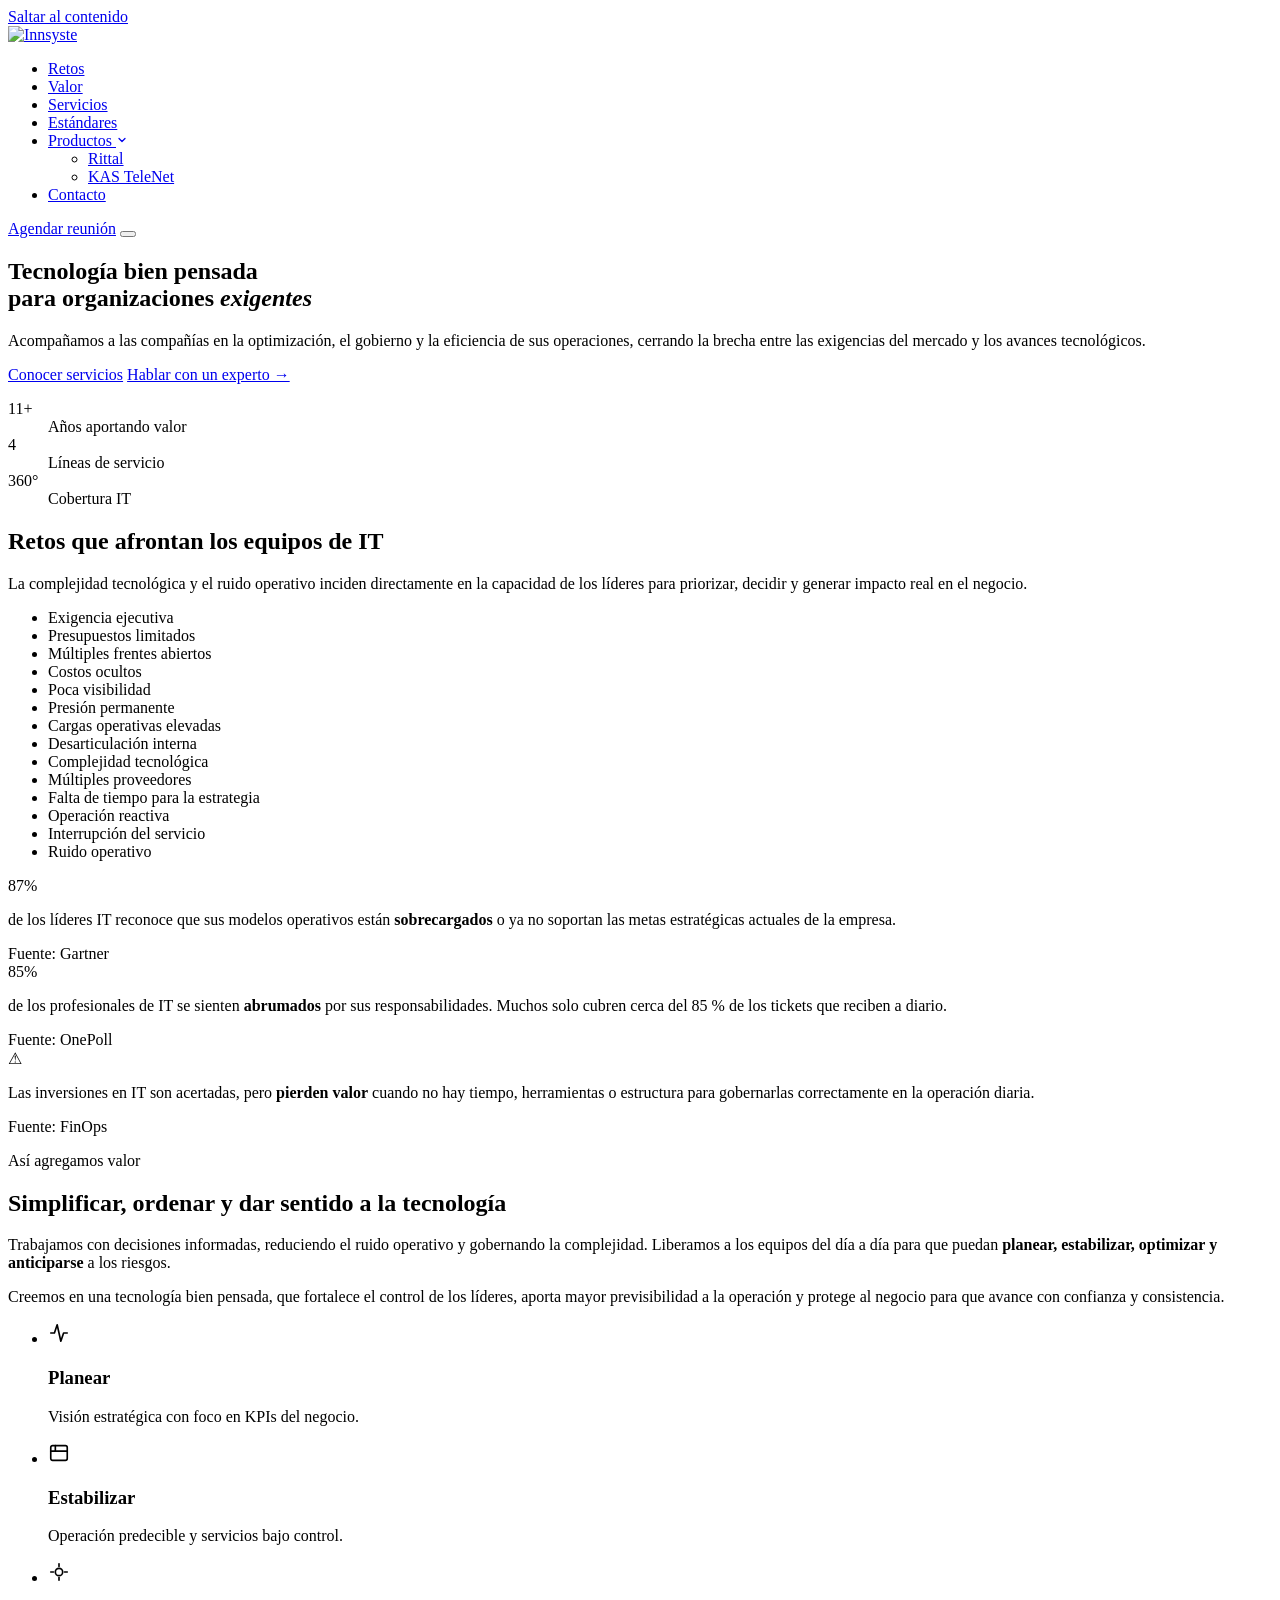
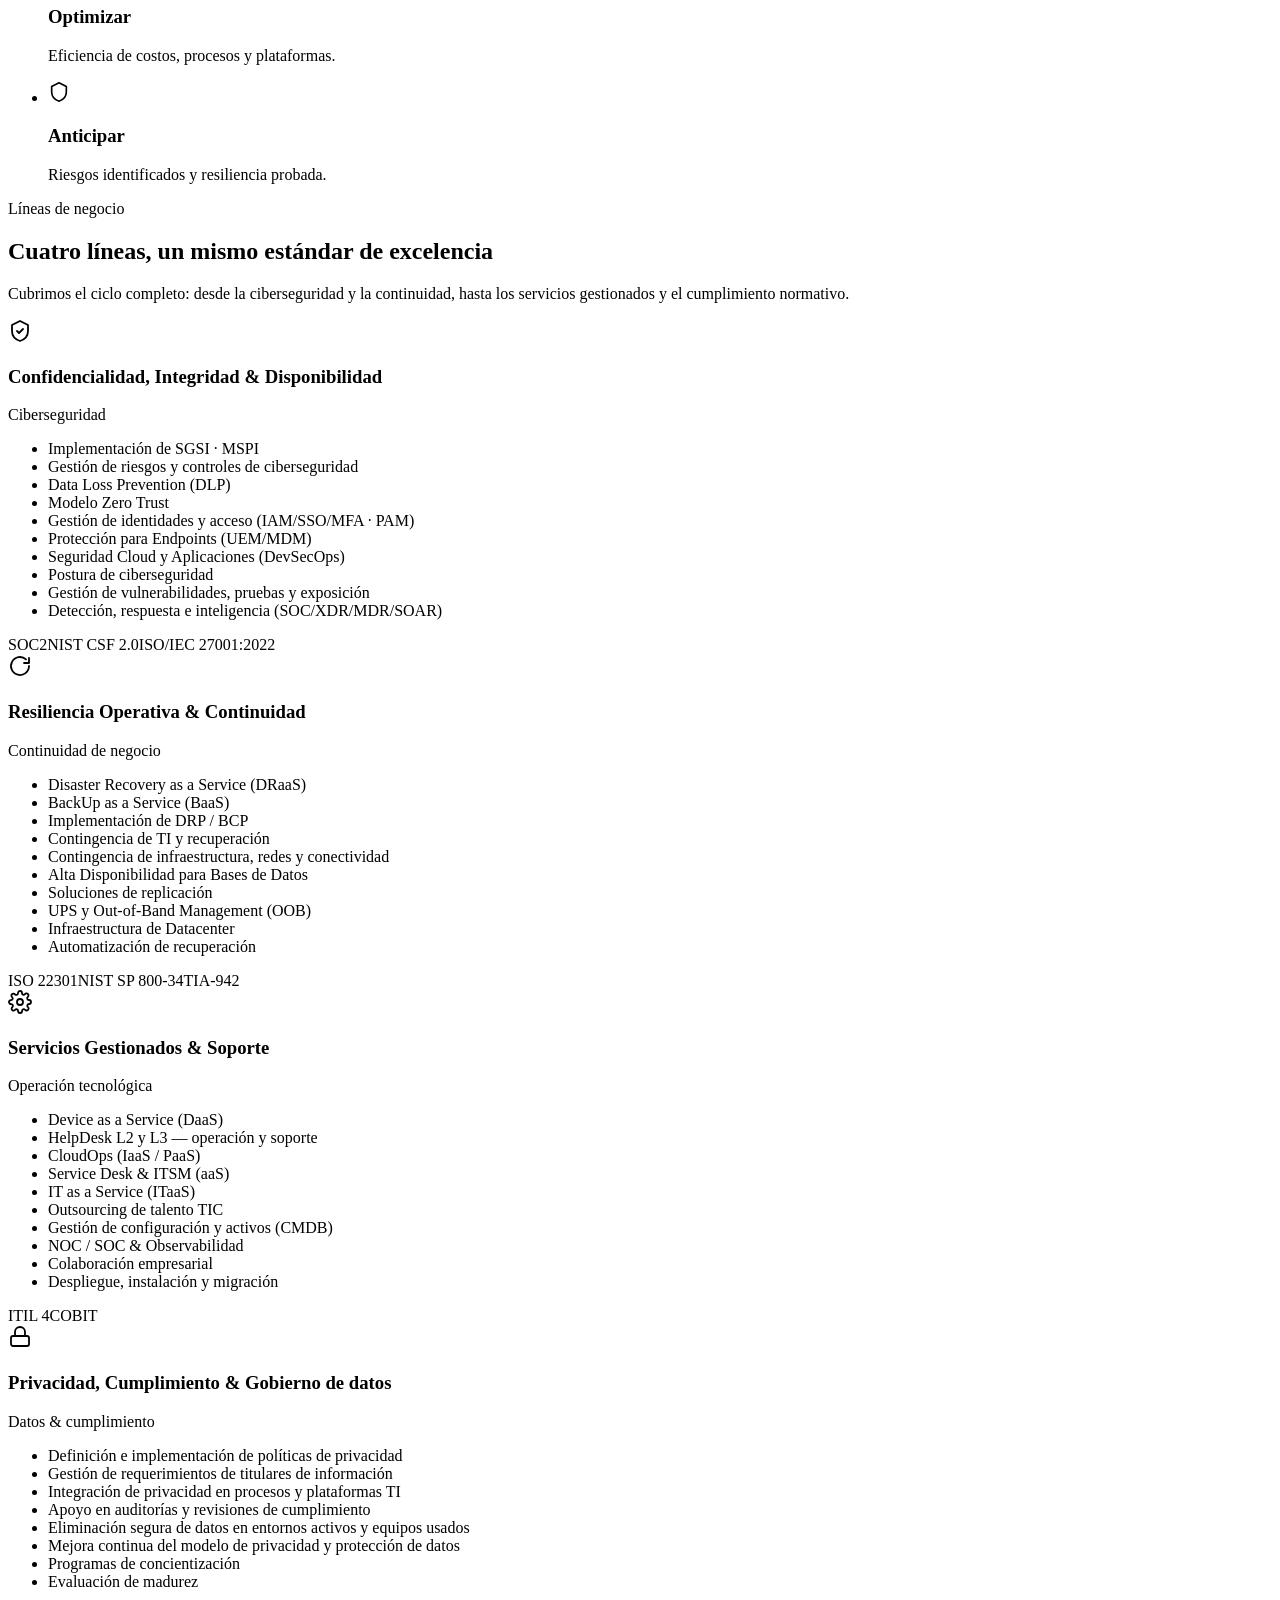
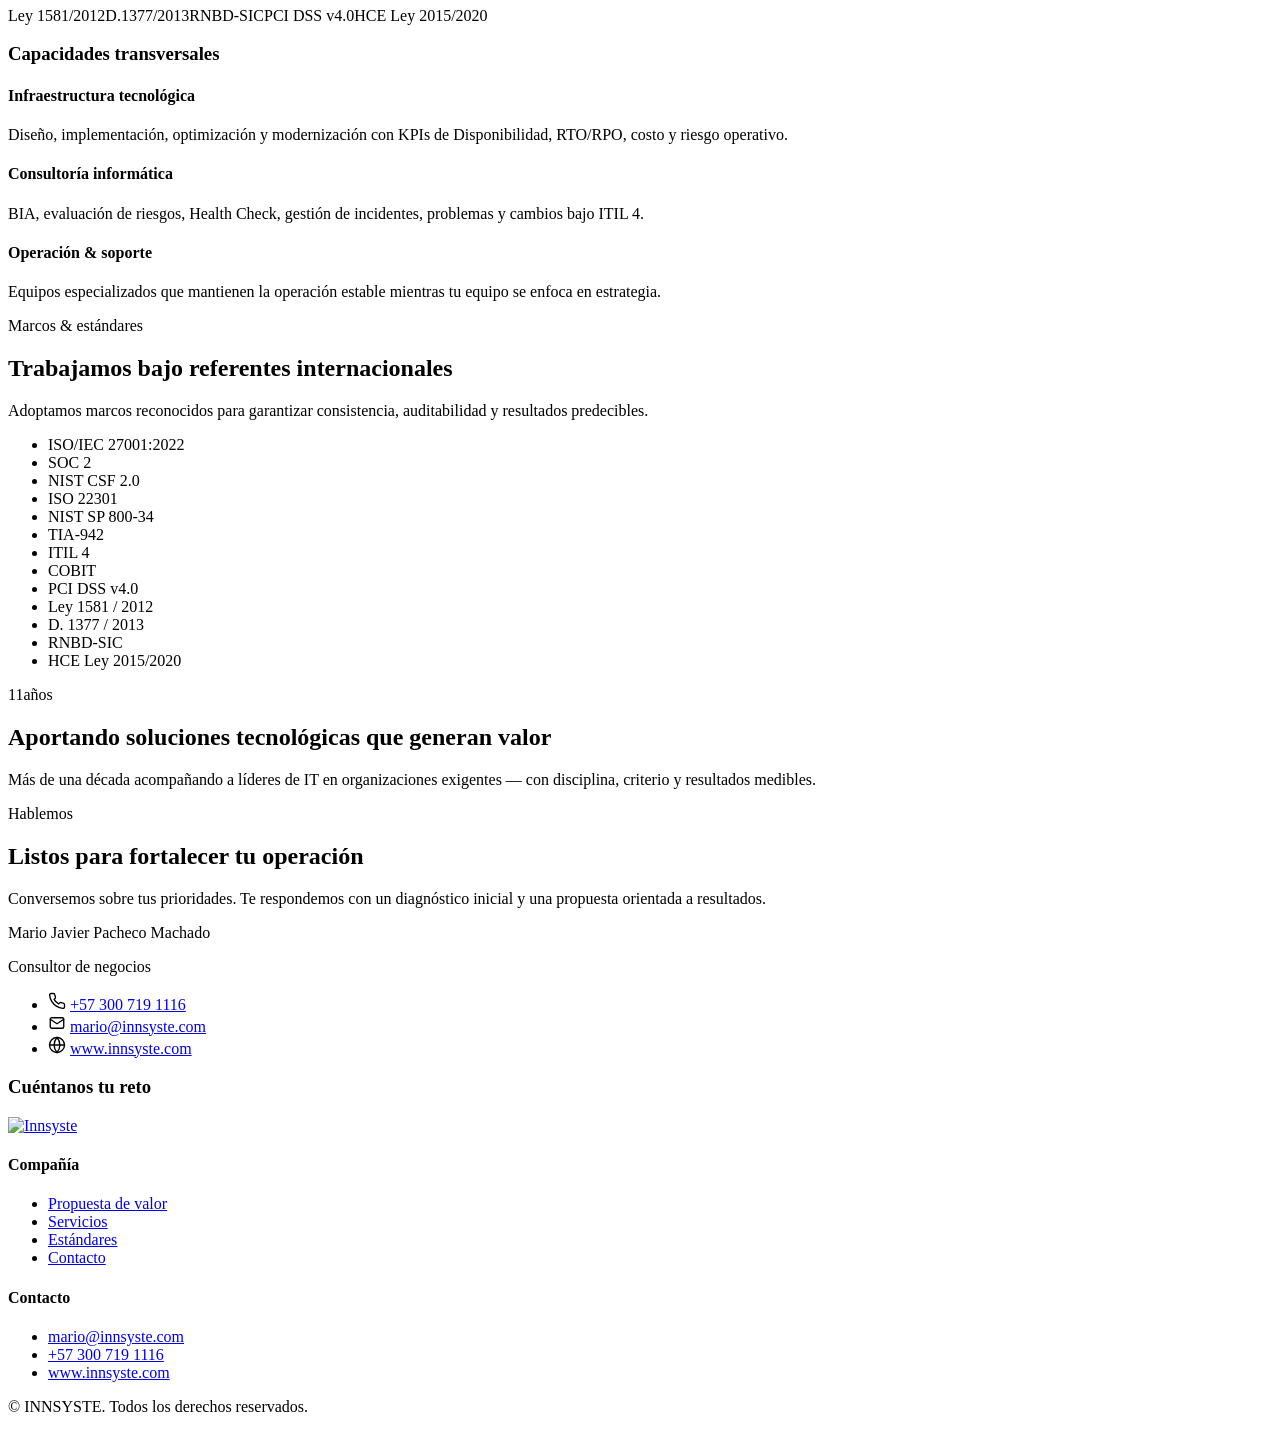
==== index.html @ 4744107b "feat: agregar landing KAS TeleNet y actualizar dropdown Productos (#24) - Agrega kas-telenet.html (G" ====
<!DOCTYPE html>
<html lang="es">
<head>
  <meta charset="UTF-8" />
  <meta name="viewport" content="width=device-width, initial-scale=1.0" />
  <meta name="description" content="INNSYSTE — Tecnología bien pensada para organizaciones exigentes. Soluciones y respaldo para líderes de IT: ciberseguridad, continuidad, servicios gestionados y privacidad." />
  <meta name="theme-color" content="#112e50" />
  <link rel="icon" type="image/png" sizes="32x32" href="assets/favicon.png" />
  <link rel="icon" type="image/svg+xml" href="assets/favicon.svg" />
  <title>INNSYSTE — Tecnología bien pensada para organizaciones exigentes</title>
  <link rel="preconnect" href="https://fonts.googleapis.com" />
  <link rel="preconnect" href="https://fonts.gstatic.com" crossorigin />
  <link href="https://fonts.googleapis.com/css2?family=Montserrat:wght@400;500;600;700;900&display=swap" rel="stylesheet" />
  <link rel="stylesheet" href="styles.css" />
  <script src="https://js.hsforms.net/forms/embed/7694768.js" defer></script>
  <script type="text/javascript">
    (function(c,l,a,r,i,t,y){
      c[a]=c[a]||function(){(c[a].q=c[a].q||[]).push(arguments)};
      t=l.createElement(r);t.async=1;t.src="https://www.clarity.ms/tag/"+i;
      y=l.getElementsByTagName(r)[0];y.parentNode.insertBefore(t,y);
    })(window, document, "clarity", "script", "wooktj3dts");
  </script>
</head>
<body>
  <a href="#main" class="skip-link">Saltar al contenido</a>

  <header class="site-header" id="siteHeader">
    <div class="container nav-wrap">
      <a href="#top" class="brand" aria-label="Innsyste — Inicio">
        <img src="assets/logo.svg" alt="Innsyste" class="brand-logo" width="160" height="40" />
      </a>

      <nav class="nav" aria-label="Principal">
        <ul class="nav-list" id="navList">
          <li><a href="#retos">Retos</a></li>
          <li><a href="#valor">Valor</a></li>
          <li><a href="#servicios">Servicios</a></li>
          <li><a href="#estandares">Estándares</a></li>
          <li class="nav-has-dropdown">
            <a href="#" class="nav-dropdown-toggle" aria-haspopup="true" aria-expanded="false">Productos <svg viewBox="0 0 24 24" width="12" height="12" fill="none" stroke="currentColor" stroke-width="2.5" stroke-linecap="round" stroke-linejoin="round" aria-hidden="true"><polyline points="6 9 12 15 18 9"/></svg></a>
            <ul class="nav-dropdown">
              <li><a href="rittal.html">Rittal</a></li>
              <li><a href="kas-telenet.html">KAS TeleNet</a></li>
            </ul>
          </li>
          <li><a href="#contacto">Contacto</a></li>
        </ul>
      </nav>

      <a href="https://outlook.office.com/book/ComercialINNSYSTE@innsyste.com/s/Wo3P_wGOIUyr8xiB90dKmg2?ismsaljsauthenabled" target="_blank" rel="noopener noreferrer" class="btn btn-primary btn-sm nav-cta">Agendar reunión</a>

      <button class="nav-toggle" id="navToggle" aria-label="Abrir menú" aria-expanded="false" aria-controls="navList">
        <span></span><span></span><span></span>
      </button>
    </div>
  </header>

  <main id="main">

    <!-- HERO -->
    <section class="hero" id="top">
      <div class="hero-bg" aria-hidden="true">
        <div class="grid-overlay"></div>
        <div class="glow glow-1"></div>
        <div class="glow glow-2"></div>
      </div>
      <div class="container hero-inner">
        <h1 class="hero-title">
          Tecnología <span class="text-accent">bien pensada</span><br />
          para organizaciones <em>exigentes</em>
        </h1>
        <p class="hero-lead">
          Acompañamos a las compañías en la optimización, el gobierno y la eficiencia de sus operaciones,
          cerrando la brecha entre las exigencias del mercado y los avances tecnológicos.
        </p>
        <div class="hero-actions">
          <a href="#servicios" class="btn btn-primary">Conocer servicios</a>
          <a href="https://wa.me/573007191116" target="_blank" rel="noopener noreferrer" class="btn btn-ghost">Hablar con un experto →</a>
        </div>

        <dl class="hero-stats">
          <div>
            <dt>11+</dt>
            <dd>Años aportando valor</dd>
          </div>
          <div>
            <dt>4</dt>
            <dd>Líneas de servicio</dd>
          </div>
          <div>
            <dt>360°</dt>
            <dd>Cobertura IT</dd>
          </div>
        </dl>
      </div>
    </section>

    <!-- RETOS -->
    <section class="section section-retos" id="retos">
      <div class="container">
        <header class="section-head">
          <h2>Retos que afrontan los equipos de IT</h2>
          <p class="section-lead">
            La complejidad tecnológica y el ruido operativo inciden directamente
            en la capacidad de los líderes para priorizar, decidir y generar
            impacto real en el negocio.
          </p>
        </header>

        <ul class="chips" aria-label="Desafíos comunes">
          <li>Exigencia ejecutiva</li>
          <li>Presupuestos limitados</li>
          <li>Múltiples frentes abiertos</li>
          <li>Costos ocultos</li>
          <li>Poca visibilidad</li>
          <li>Presión permanente</li>
          <li>Cargas operativas elevadas</li>
          <li>Desarticulación interna</li>
          <li>Complejidad tecnológica</li>
          <li>Múltiples proveedores</li>
          <li>Falta de tiempo para la estrategia</li>
          <li>Operación reactiva</li>
          <li>Interrupción del servicio</li>
          <li>Ruido operativo</li>
        </ul>

        <div class="insights">
          <article class="insight">
            <div class="insight-num">87%</div>
            <p class="insight-text">
              de los líderes IT reconoce que sus modelos operativos están
              <strong>sobrecargados</strong> o ya no soportan las metas estratégicas
              actuales de la empresa.
            </p>
            <span class="insight-source">Fuente: Gartner</span>
          </article>

          <article class="insight">
            <div class="insight-num">85%</div>
            <p class="insight-text">
              de los profesionales de IT se sienten <strong>abrumados</strong> por
              sus responsabilidades. Muchos solo cubren cerca del 85 % de los
              tickets que reciben a diario.
            </p>
            <span class="insight-source">Fuente: OnePoll</span>
          </article>

          <article class="insight">
            <div class="insight-num">⚠</div>
            <p class="insight-text">
              Las inversiones en IT son acertadas, pero <strong>pierden valor</strong>
              cuando no hay tiempo, herramientas o estructura para gobernarlas
              correctamente en la operación diaria.
            </p>
            <span class="insight-source">Fuente: FinOps</span>
          </article>
        </div>
      </div>
    </section>

    <!-- VALOR -->
    <section class="section section-valor" id="valor">
      <div class="container valor-grid">
        <div class="valor-text">
          <p class="kicker">Así agregamos valor</p>
          <h2>Simplificar, ordenar y dar sentido a la tecnología</h2>
          <p>
            Trabajamos con decisiones informadas, reduciendo el ruido operativo
            y gobernando la complejidad. Liberamos a los equipos del día a día
            para que puedan <strong>planear, estabilizar, optimizar y anticiparse</strong>
            a los riesgos.
          </p>
          <p>
            Creemos en una tecnología bien pensada, que fortalece el control de
            los líderes, aporta mayor previsibilidad a la operación y protege al
            negocio para que avance con confianza y consistencia.
          </p>
        </div>

        <ul class="valor-pillars">
          <li>
            <span class="pillar-icon" aria-hidden="true">
              <svg viewBox="0 0 24 24" width="22" height="22" fill="none" stroke="currentColor" stroke-width="1.8" stroke-linecap="round" stroke-linejoin="round"><path d="M3 12h4l3-9 4 18 3-9h4"/></svg>
            </span>
            <h3>Planear</h3>
            <p>Visión estratégica con foco en KPIs del negocio.</p>
          </li>
          <li>
            <span class="pillar-icon" aria-hidden="true">
              <svg viewBox="0 0 24 24" width="22" height="22" fill="none" stroke="currentColor" stroke-width="1.8" stroke-linecap="round" stroke-linejoin="round"><rect x="3" y="4" width="18" height="16" rx="2"/><path d="M3 10h18"/><path d="M8 4v6"/></svg>
            </span>
            <h3>Estabilizar</h3>
            <p>Operación predecible y servicios bajo control.</p>
          </li>
          <li>
            <span class="pillar-icon" aria-hidden="true">
              <svg viewBox="0 0 24 24" width="22" height="22" fill="none" stroke="currentColor" stroke-width="1.8" stroke-linecap="round" stroke-linejoin="round"><path d="M12 3v3"/><path d="M12 18v3"/><path d="M3 12h3"/><path d="M18 12h3"/><circle cx="12" cy="12" r="4"/></svg>
            </span>
            <h3>Optimizar</h3>
            <p>Eficiencia de costos, procesos y plataformas.</p>
          </li>
          <li>
            <span class="pillar-icon" aria-hidden="true">
              <svg viewBox="0 0 24 24" width="22" height="22" fill="none" stroke="currentColor" stroke-width="1.8" stroke-linecap="round" stroke-linejoin="round"><path d="M12 2 4 6v6c0 5 3.5 8.5 8 10 4.5-1.5 8-5 8-10V6l-8-4Z"/></svg>
            </span>
            <h3>Anticipar</h3>
            <p>Riesgos identificados y resiliencia probada.</p>
          </li>
        </ul>
      </div>
    </section>

    <!-- SERVICIOS -->
    <section class="section section-servicios" id="servicios">
      <div class="container">
        <header class="section-head">
          <p class="kicker">Líneas de negocio</p>
          <h2>Cuatro líneas, un mismo estándar de excelencia</h2>
          <p class="section-lead">
            Cubrimos el ciclo completo: desde la ciberseguridad y la continuidad,
            hasta los servicios gestionados y el cumplimiento normativo.
          </p>
        </header>

        <div class="services-grid">

          <article class="service">
            <header>
              <span class="service-icon" aria-hidden="true">
                <svg viewBox="0 0 24 24" width="24" height="24" fill="none" stroke="currentColor" stroke-width="1.8" stroke-linecap="round" stroke-linejoin="round"><path d="M12 2 4 6v6c0 5 3.5 8.5 8 10 4.5-1.5 8-5 8-10V6l-8-4Z"/><path d="m9 12 2 2 4-4"/></svg>
              </span>
              <h3>Confidencialidad, Integridad & Disponibilidad</h3>
              <p class="service-tag">Ciberseguridad</p>
            </header>
            <ul>
              <li>Implementación de SGSI · MSPI</li>
              <li>Gestión de riesgos y controles de ciberseguridad</li>
              <li>Data Loss Prevention (DLP)</li>
              <li>Modelo Zero Trust</li>
              <li>Gestión de identidades y acceso (IAM/SSO/MFA · PAM)</li>
              <li>Protección para Endpoints (UEM/MDM)</li>
              <li>Seguridad Cloud y Aplicaciones (DevSecOps)</li>
              <li>Postura de ciberseguridad</li>
              <li>Gestión de vulnerabilidades, pruebas y exposición</li>
              <li>Detección, respuesta e inteligencia (SOC/XDR/MDR/SOAR)</li>
            </ul>
            <footer class="service-foot">
              <span>SOC2</span><span>NIST CSF 2.0</span><span>ISO/IEC 27001:2022</span>
            </footer>
          </article>

          <article class="service">
            <header>
              <span class="service-icon" aria-hidden="true">
                <svg viewBox="0 0 24 24" width="24" height="24" fill="none" stroke="currentColor" stroke-width="1.8" stroke-linecap="round" stroke-linejoin="round"><path d="M21 12a9 9 0 1 1-3-6.7"/><path d="M21 4v5h-5"/></svg>
              </span>
              <h3>Resiliencia Operativa & Continuidad</h3>
              <p class="service-tag">Continuidad de negocio</p>
            </header>
            <ul>
              <li>Disaster Recovery as a Service (DRaaS)</li>
              <li>BackUp as a Service (BaaS)</li>
              <li>Implementación de DRP / BCP</li>
              <li>Contingencia de TI y recuperación</li>
              <li>Contingencia de infraestructura, redes y conectividad</li>
              <li>Alta Disponibilidad para Bases de Datos</li>
              <li>Soluciones de replicación</li>
              <li>UPS y Out-of-Band Management (OOB)</li>
              <li>Infraestructura de Datacenter</li>
              <li>Automatización de recuperación</li>
            </ul>
            <footer class="service-foot">
              <span>ISO 22301</span><span>NIST SP 800-34</span><span>TIA-942</span>
            </footer>
          </article>

          <article class="service">
            <header>
              <span class="service-icon" aria-hidden="true">
                <svg viewBox="0 0 24 24" width="24" height="24" fill="none" stroke="currentColor" stroke-width="1.8" stroke-linecap="round" stroke-linejoin="round"><circle cx="12" cy="12" r="3"/><path d="M19.4 15a1.7 1.7 0 0 0 .3 1.8l.1.1a2 2 0 1 1-2.8 2.8l-.1-.1a1.7 1.7 0 0 0-1.8-.3 1.7 1.7 0 0 0-1 1.5V21a2 2 0 1 1-4 0v-.1a1.7 1.7 0 0 0-1-1.5 1.7 1.7 0 0 0-1.8.3l-.1.1a2 2 0 1 1-2.8-2.8l.1-.1a1.7 1.7 0 0 0 .3-1.8 1.7 1.7 0 0 0-1.5-1H3a2 2 0 1 1 0-4h.1a1.7 1.7 0 0 0 1.5-1 1.7 1.7 0 0 0-.3-1.8l-.1-.1a2 2 0 1 1 2.8-2.8l.1.1a1.7 1.7 0 0 0 1.8.3h.1a1.7 1.7 0 0 0 1-1.5V3a2 2 0 1 1 4 0v.1a1.7 1.7 0 0 0 1 1.5 1.7 1.7 0 0 0 1.8-.3l.1-.1a2 2 0 1 1 2.8 2.8l-.1.1a1.7 1.7 0 0 0-.3 1.8v.1a1.7 1.7 0 0 0 1.5 1H21a2 2 0 1 1 0 4h-.1a1.7 1.7 0 0 0-1.5 1Z"/></svg>
              </span>
              <h3>Servicios Gestionados & Soporte</h3>
              <p class="service-tag">Operación tecnológica</p>
            </header>
            <ul>
              <li>Device as a Service (DaaS)</li>
              <li>HelpDesk L2 y L3 — operación y soporte</li>
              <li>CloudOps (IaaS / PaaS)</li>
              <li>Service Desk & ITSM (aaS)</li>
              <li>IT as a Service (ITaaS)</li>
              <li>Outsourcing de talento TIC</li>
              <li>Gestión de configuración y activos (CMDB)</li>
              <li>NOC / SOC & Observabilidad</li>
              <li>Colaboración empresarial</li>
              <li>Despliegue, instalación y migración</li>
            </ul>
            <footer class="service-foot">
              <span>ITIL 4</span><span>COBIT</span>
            </footer>
          </article>

          <article class="service">
            <header>
              <span class="service-icon" aria-hidden="true">
                <svg viewBox="0 0 24 24" width="24" height="24" fill="none" stroke="currentColor" stroke-width="1.8" stroke-linecap="round" stroke-linejoin="round"><rect x="3" y="11" width="18" height="10" rx="2"/><path d="M7 11V7a5 5 0 1 1 10 0v4"/></svg>
              </span>
              <h3>Privacidad, Cumplimiento & Gobierno de datos</h3>
              <p class="service-tag">Datos & cumplimiento</p>
            </header>
            <ul>
              <li>Definición e implementación de políticas de privacidad</li>
              <li>Gestión de requerimientos de titulares de información</li>
              <li>Integración de privacidad en procesos y plataformas TI</li>
              <li>Apoyo en auditorías y revisiones de cumplimiento</li>
              <li>Eliminación segura de datos en entornos activos y equipos usados</li>
              <li>Mejora continua del modelo de privacidad y protección de datos</li>
              <li>Programas de concientización</li>
              <li>Evaluación de madurez</li>
            </ul>
            <footer class="service-foot">
              <span>Ley 1581/2012</span><span>D.1377/2013</span><span>RNBD-SIC</span><span>PCI DSS v4.0</span><span>HCE Ley 2015/2020</span>
            </footer>
          </article>

        </div>

        <div class="services-extra">
          <h3>Capacidades transversales</h3>
          <div class="extra-grid">
            <div>
              <h4>Infraestructura tecnológica</h4>
              <p>Diseño, implementación, optimización y modernización con KPIs de Disponibilidad, RTO/RPO, costo y riesgo operativo.</p>
            </div>
            <div>
              <h4>Consultoría informática</h4>
              <p>BIA, evaluación de riesgos, Health Check, gestión de incidentes, problemas y cambios bajo ITIL 4.</p>
            </div>
            <div>
              <h4>Operación & soporte</h4>
              <p>Equipos especializados que mantienen la operación estable mientras tu equipo se enfoca en estrategia.</p>
            </div>
          </div>
        </div>
      </div>
    </section>

    <!-- ESTÁNDARES -->
    <section class="section section-estandares" id="estandares">
      <div class="container">
        <header class="section-head section-head-center">
          <p class="kicker">Marcos & estándares</p>
          <h2>Trabajamos bajo referentes internacionales</h2>
          <p class="section-lead">
            Adoptamos marcos reconocidos para garantizar consistencia,
            auditabilidad y resultados predecibles.
          </p>
        </header>

        <ul class="standards">
          <li><span>ISO/IEC 27001:2022</span></li>
          <li><span>SOC 2</span></li>
          <li><span>NIST CSF 2.0</span></li>
          <li><span>ISO 22301</span></li>
          <li><span>NIST SP 800-34</span></li>
          <li><span>TIA-942</span></li>
          <li><span>ITIL 4</span></li>
          <li><span>COBIT</span></li>
          <li><span>PCI DSS v4.0</span></li>
          <li><span>Ley 1581 / 2012</span></li>
          <li><span>D. 1377 / 2013</span></li>
          <li><span>RNBD-SIC</span></li>
          <li><span>HCE Ley 2015/2020</span></li>
        </ul>
      </div>
    </section>

    <!-- EXPERIENCIA -->
    <section class="section section-experiencia">
      <div class="container experiencia">
        <div class="exp-num">11<span>años</span></div>
        <div class="exp-text">
          <h2>Aportando soluciones tecnológicas que generan <span class="text-accent">valor</span></h2>
          <p>
            Más de una década acompañando a líderes de IT en organizaciones
            exigentes — con disciplina, criterio y resultados medibles.
          </p>
        </div>
      </div>
    </section>

    <!-- CONTACTO -->
    <section class="section section-contacto" id="contacto">
      <div class="container contacto-grid">
        <div class="contacto-text">
          <p class="kicker">Hablemos</p>
          <h2>Listos para fortalecer tu operación</h2>
          <p>
            Conversemos sobre tus prioridades. Te respondemos con un diagnóstico
            inicial y una propuesta orientada a resultados.
          </p>

          <div class="contact-card">
            <p class="contact-name">Mario Javier Pacheco Machado</p>
            <p class="contact-role">Consultor de negocios</p>
            <ul class="contact-list">
              <li>
                <svg viewBox="0 0 24 24" width="18" height="18" fill="none" stroke="currentColor" stroke-width="1.8" stroke-linecap="round" stroke-linejoin="round" aria-hidden="true"><path d="M22 16.92v3a2 2 0 0 1-2.18 2 19.79 19.79 0 0 1-8.63-3.07 19.5 19.5 0 0 1-6-6A19.79 19.79 0 0 1 2.12 4.18 2 2 0 0 1 4.11 2h3a2 2 0 0 1 2 1.72c.13.96.37 1.9.72 2.81a2 2 0 0 1-.45 2.11L8.09 9.91a16 16 0 0 0 6 6l1.27-1.27a2 2 0 0 1 2.11-.45c.91.35 1.85.59 2.81.72a2 2 0 0 1 1.72 2Z"/></svg>
                <a href="https://wa.me/573007191116" target="_blank" rel="noopener noreferrer">+57 300 719 1116</a>
              </li>
              <li>
                <svg viewBox="0 0 24 24" width="18" height="18" fill="none" stroke="currentColor" stroke-width="1.8" stroke-linecap="round" stroke-linejoin="round" aria-hidden="true"><rect x="3" y="5" width="18" height="14" rx="2"/><path d="m3 7 9 6 9-6"/></svg>
                <a href="mailto:mario@innsyste.com">mario@innsyste.com</a>
              </li>
              <li>
                <svg viewBox="0 0 24 24" width="18" height="18" fill="none" stroke="currentColor" stroke-width="1.8" stroke-linecap="round" stroke-linejoin="round" aria-hidden="true"><circle cx="12" cy="12" r="10"/><path d="M2 12h20"/><path d="M12 2a15 15 0 0 1 0 20"/><path d="M12 2a15 15 0 0 0 0 20"/></svg>
                <a href="https://www.innsyste.com" target="_blank" rel="noopener">www.innsyste.com</a>
              </li>
            </ul>
          </div>
        </div>

        <div class="contact-form">
          <h3>Cuéntanos tu reto</h3>
          <div class="hs-form-frame" data-region="na1" data-form-id="1f3055b6-3fc6-4a96-9403-5a308a0a2181" data-portal-id="7694768"></div>
        </div>
      </div>
    </section>

  </main>

  <footer class="site-footer">
    <div class="container footer-grid">
      <div>
        <a href="#top" class="brand brand-light" aria-label="Innsyste — Inicio">
          <img src="assets/logo-light.svg" alt="Innsyste" class="brand-logo" width="150" height="38" />
        </a>
      </div>

      <nav aria-label="Pie de página">
        <h4>Compañía</h4>
        <ul>
          <li><a href="#valor">Propuesta de valor</a></li>
          <li><a href="#servicios">Servicios</a></li>
          <li><a href="#estandares">Estándares</a></li>
          <li><a href="#contacto">Contacto</a></li>
        </ul>
      </nav>

      <div>
        <h4>Contacto</h4>
        <ul class="footer-contact">
          <li><a href="mailto:mario@innsyste.com">mario@innsyste.com</a></li>
          <li><a href="tel:+573007191116">+57 300 719 1116</a></li>
          <li><a href="https://www.innsyste.com" target="_blank" rel="noopener">www.innsyste.com</a></li>
        </ul>
      </div>
    </div>

    <div class="container footer-bottom">
      <p>© <span id="year"></span> INNSYSTE. Todos los derechos reservados.</p>
    </div>
  </footer>

  <script src="script.js" defer></script>
</body>
</html>
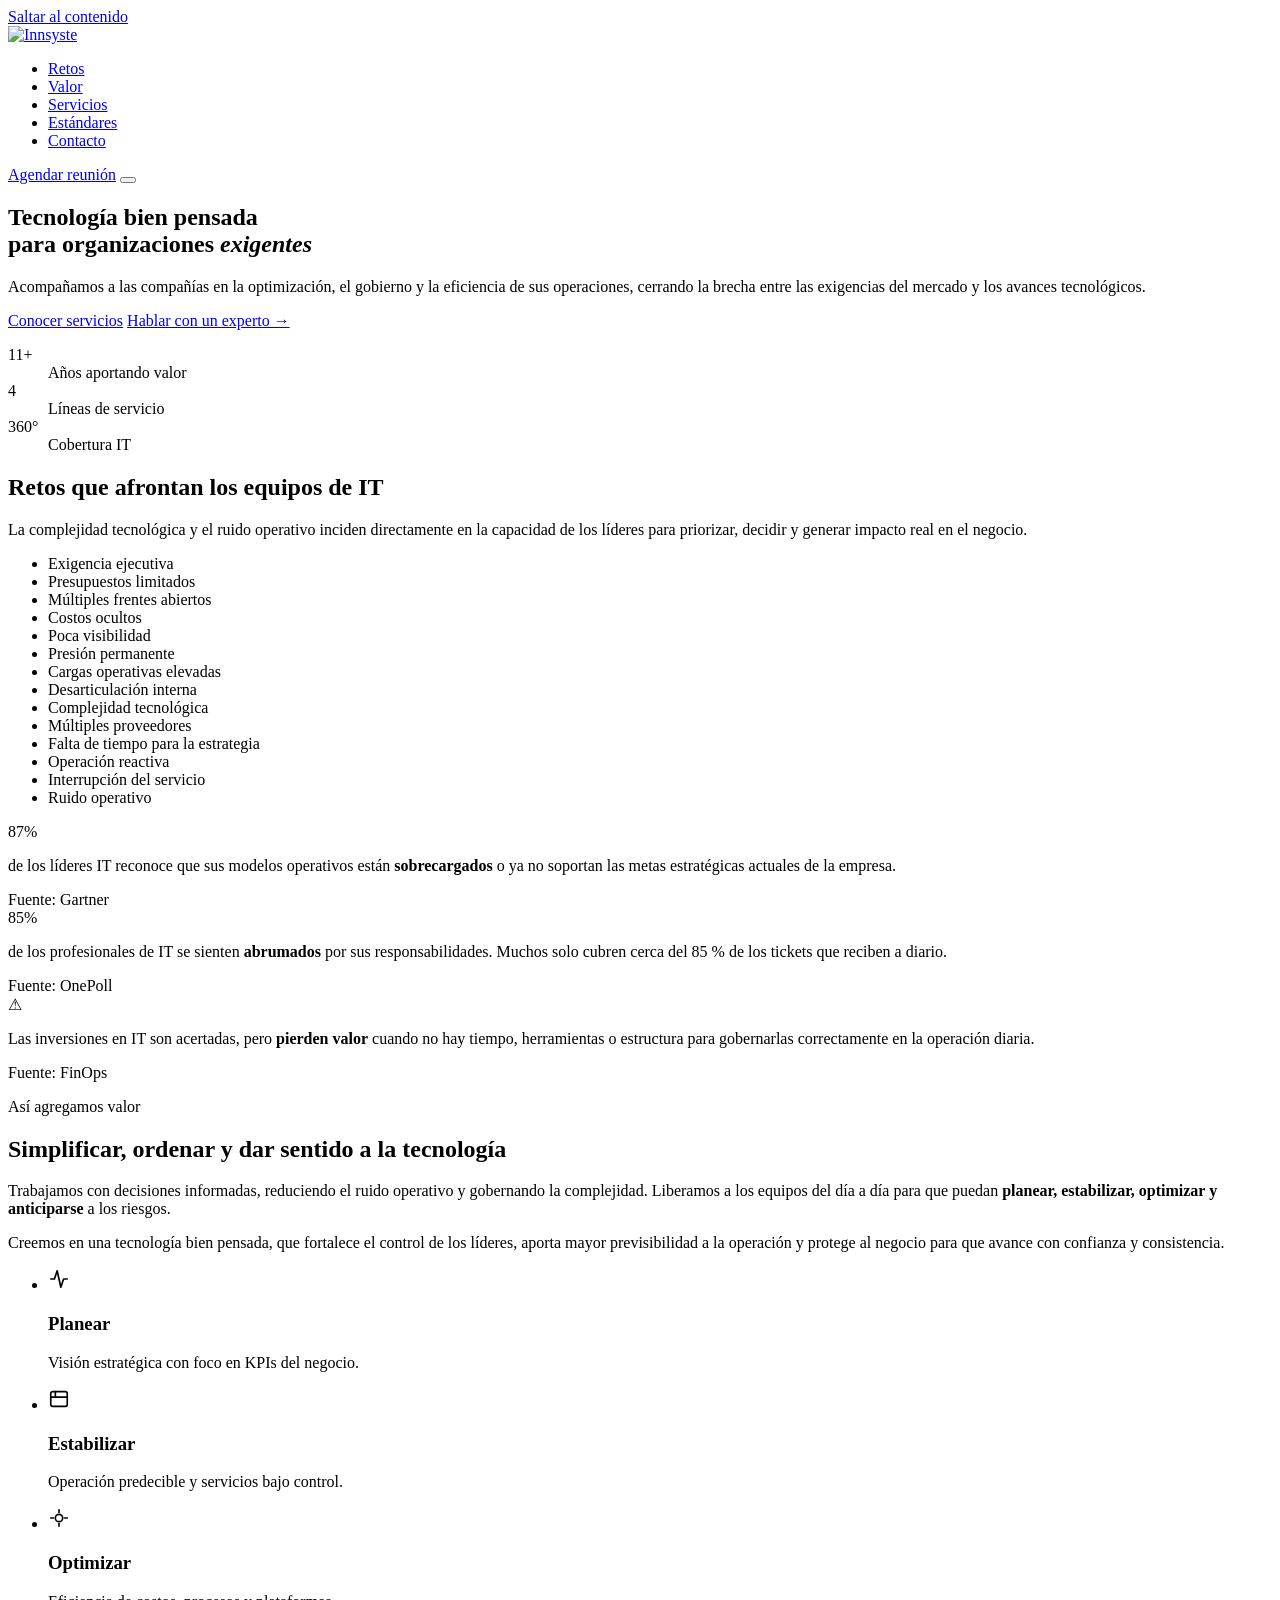
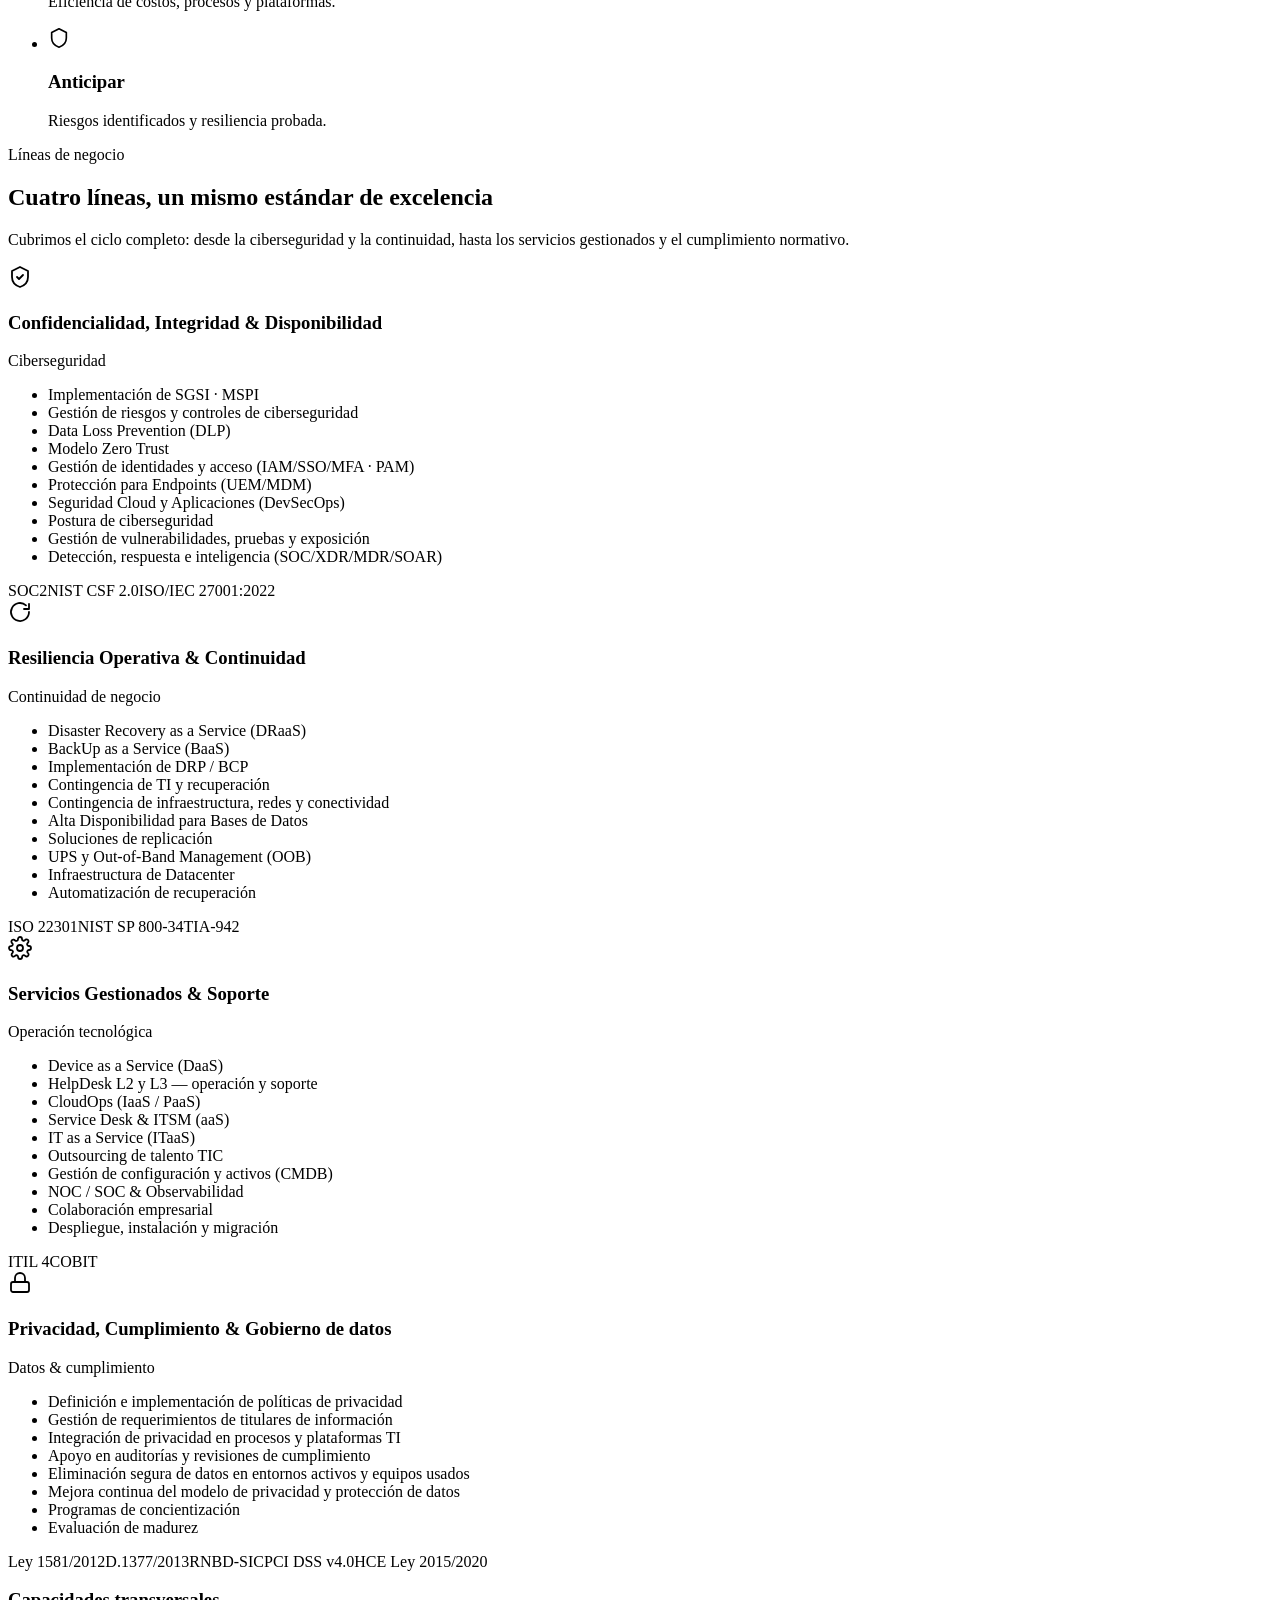
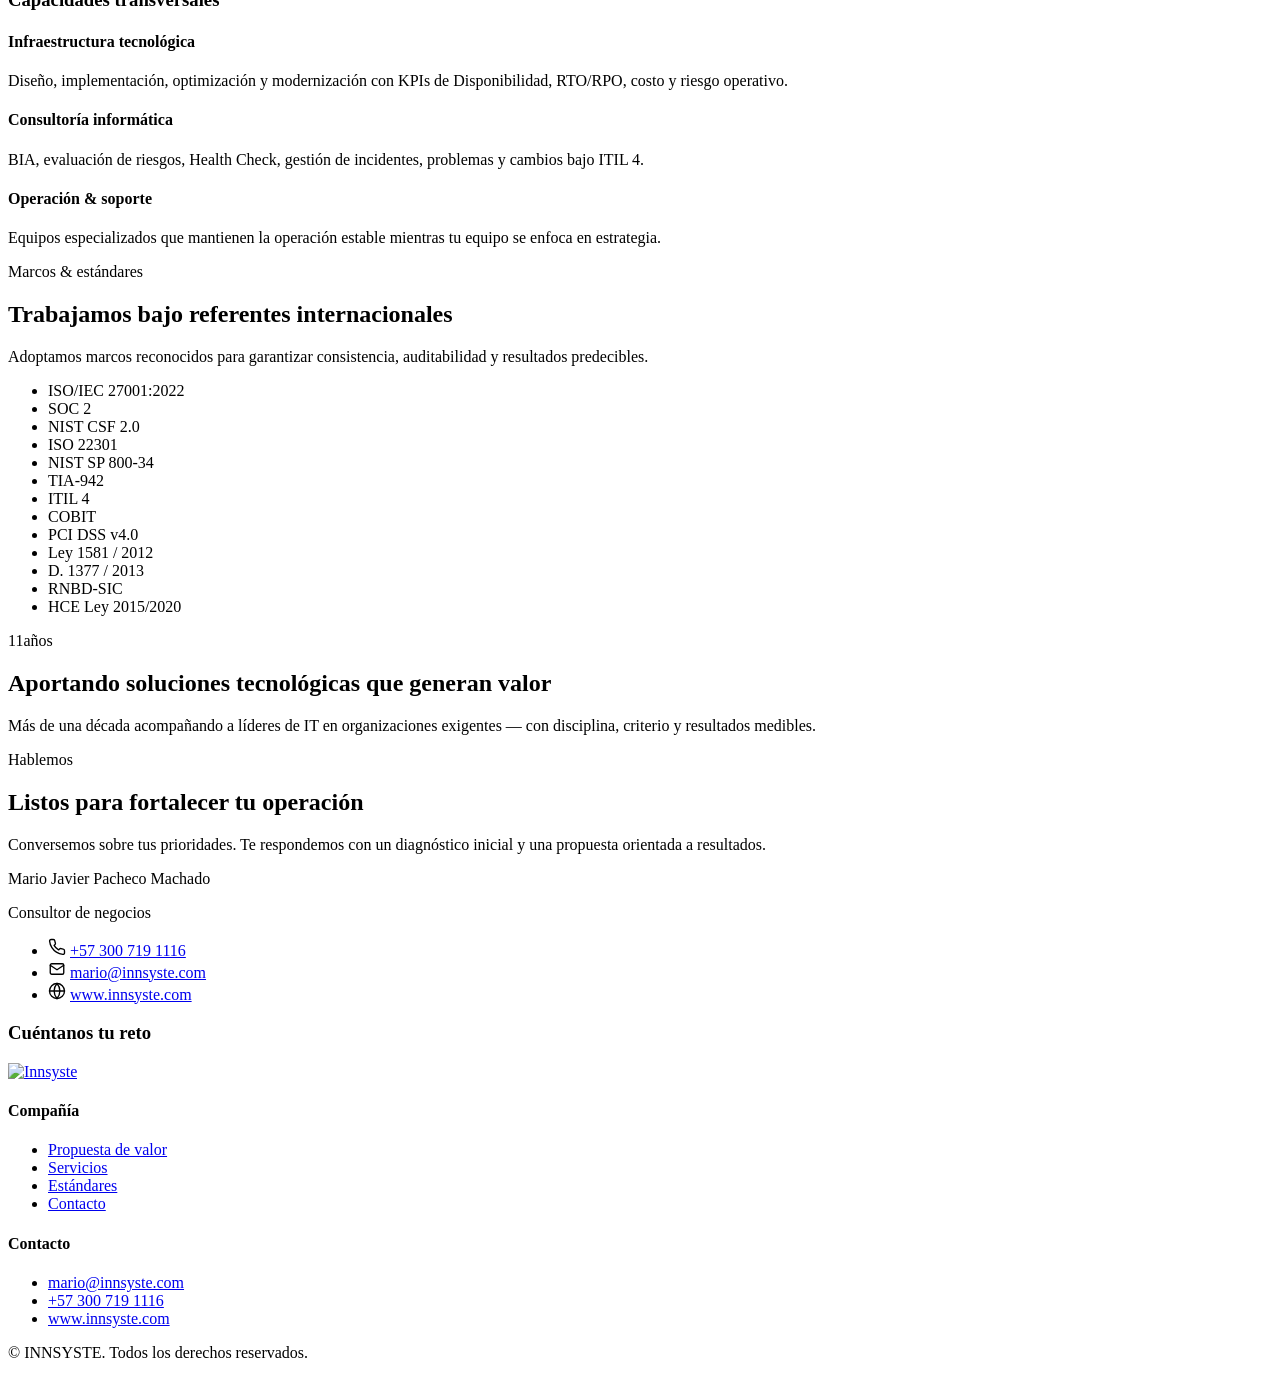
==== commit 3c31082f: "fix: quitar menú Productos del nav (Rittal y KAS TeleNet solo por URL directa) (#25) Co-authored-by:" ====
--- a/index.html
+++ b/index.html
@@ -36,13 +36,6 @@
           <li><a href="#valor">Valor</a></li>
           <li><a href="#servicios">Servicios</a></li>
           <li><a href="#estandares">Estándares</a></li>
-          <li class="nav-has-dropdown">
-            <a href="#" class="nav-dropdown-toggle" aria-haspopup="true" aria-expanded="false">Productos <svg viewBox="0 0 24 24" width="12" height="12" fill="none" stroke="currentColor" stroke-width="2.5" stroke-linecap="round" stroke-linejoin="round" aria-hidden="true"><polyline points="6 9 12 15 18 9"/></svg></a>
-            <ul class="nav-dropdown">
-              <li><a href="rittal.html">Rittal</a></li>
-              <li><a href="kas-telenet.html">KAS TeleNet</a></li>
-            </ul>
-          </li>
           <li><a href="#contacto">Contacto</a></li>
         </ul>
       </nav>
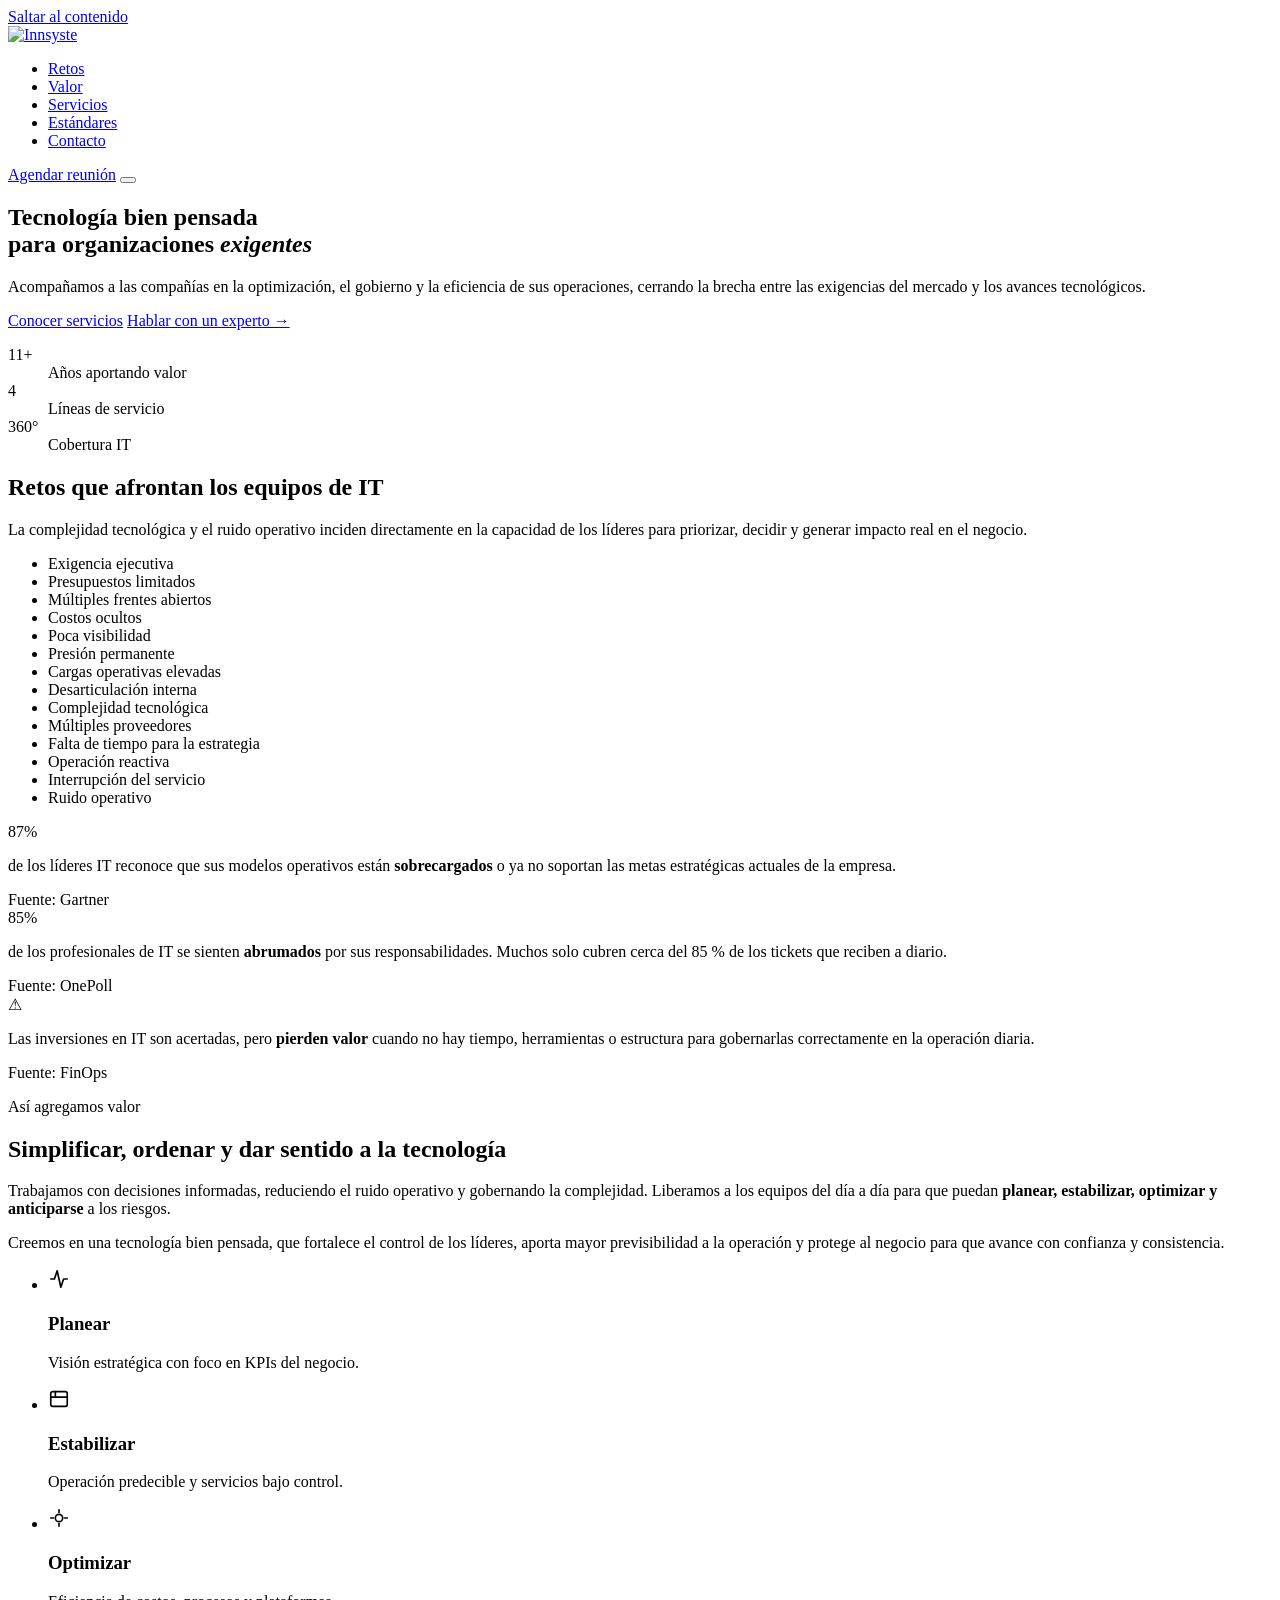
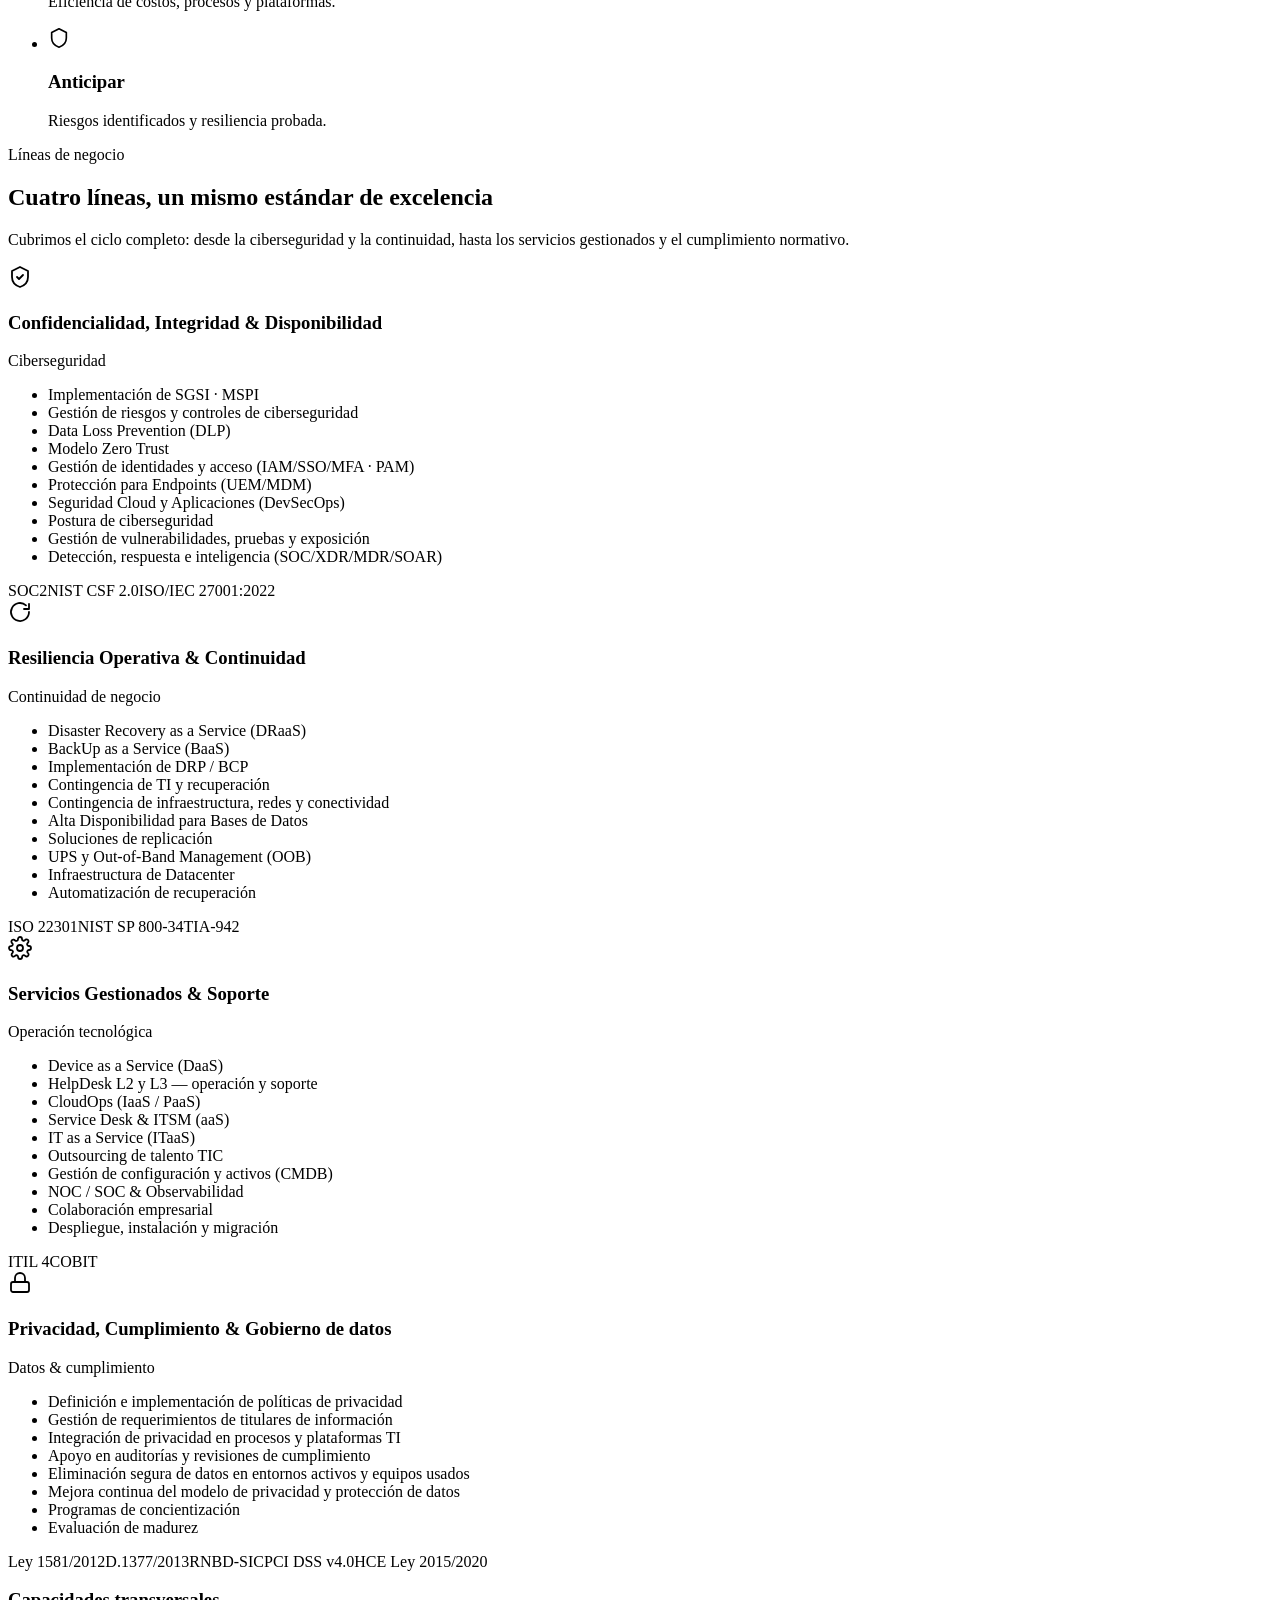
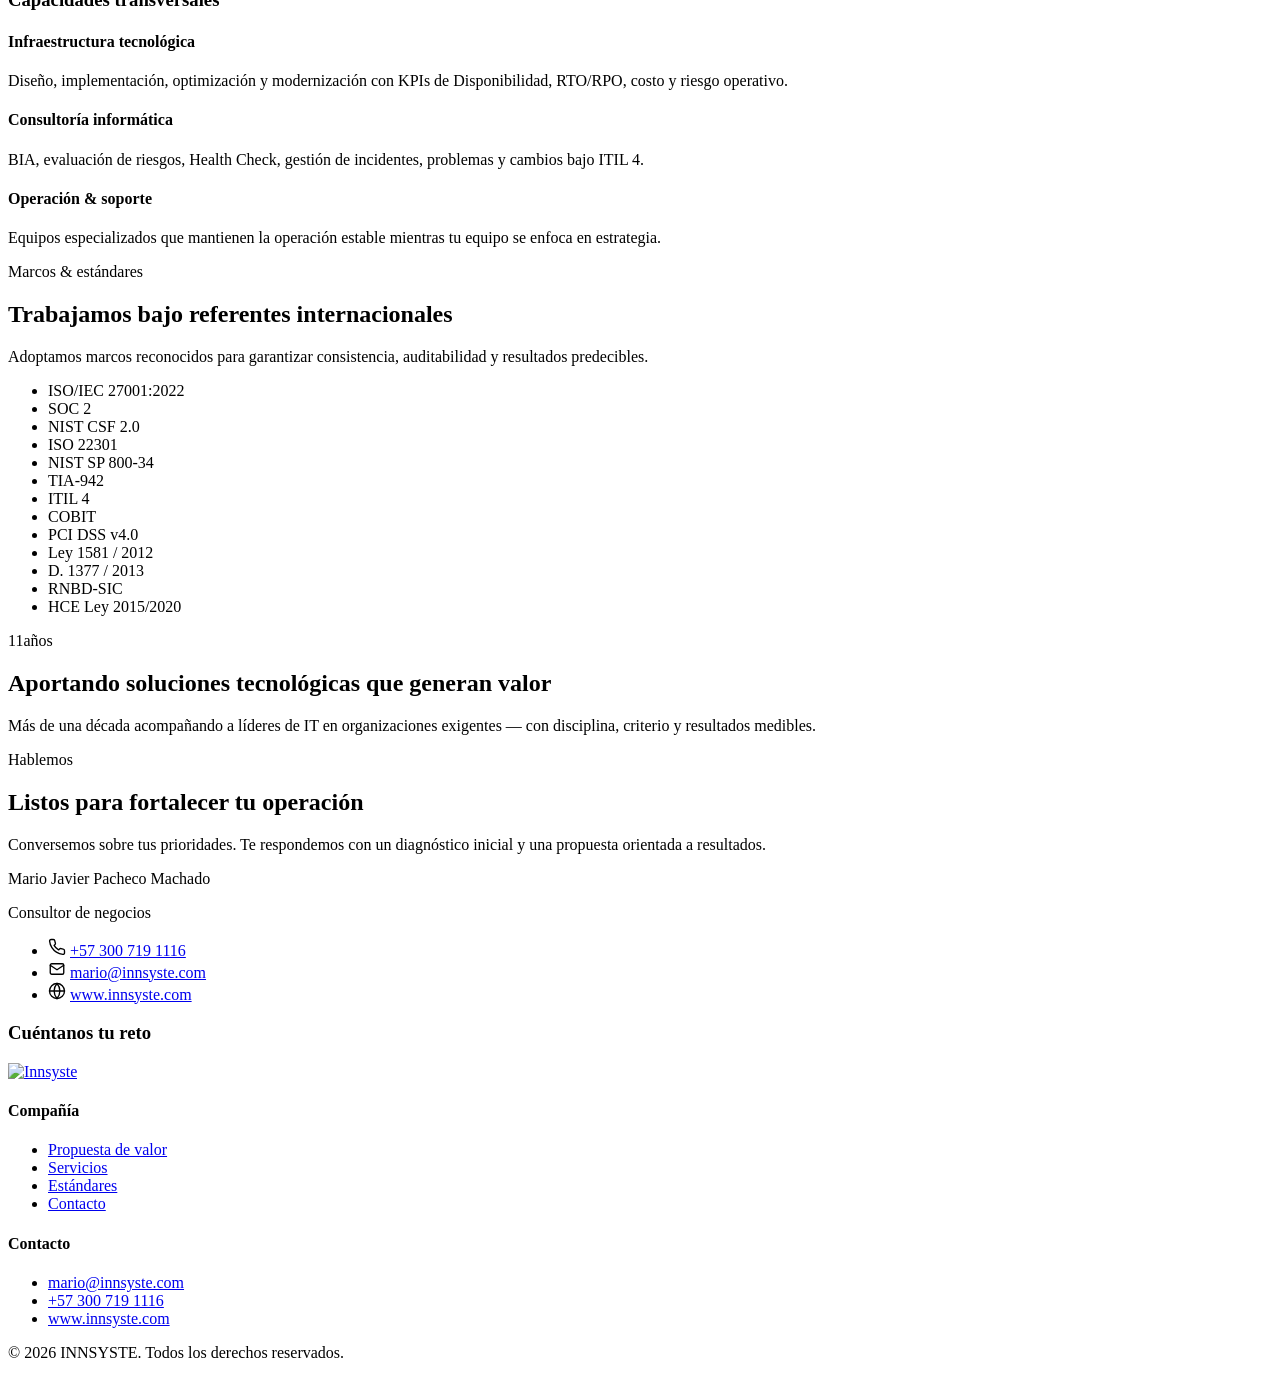
==== commit 584e8474: "feat: SEO básico en todas las páginas, fallback de scroll-reveal y Clarity en SDM - Open Graph + Twi" ====
--- a/index.html
+++ b/index.html
@@ -8,6 +8,40 @@
   <link rel="icon" type="image/png" sizes="32x32" href="assets/favicon.png" />
   <link rel="icon" type="image/svg+xml" href="assets/favicon.svg" />
   <title>INNSYSTE — Tecnología bien pensada para organizaciones exigentes</title>
+  <link rel="canonical" href="https://www.innsyste.com/" />
+  <meta property="og:type" content="website" />
+  <meta property="og:site_name" content="INNSYSTE" />
+  <meta property="og:locale" content="es_CO" />
+  <meta property="og:title" content="INNSYSTE — Tecnología bien pensada para organizaciones exigentes" />
+  <meta property="og:description" content="Soluciones y respaldo para líderes de IT: ciberseguridad, continuidad, servicios gestionados y privacidad." />
+  <meta property="og:url" content="https://www.innsyste.com/" />
+  <meta property="og:image" content="https://www.innsyste.com/assets/og-image.png" />
+  <meta property="og:image:width" content="1200" />
+  <meta property="og:image:height" content="630" />
+  <meta name="twitter:card" content="summary_large_image" />
+  <meta name="twitter:title" content="INNSYSTE — Tecnología bien pensada para organizaciones exigentes" />
+  <meta name="twitter:description" content="Soluciones y respaldo para líderes de IT: ciberseguridad, continuidad, servicios gestionados y privacidad." />
+  <meta name="twitter:image" content="https://www.innsyste.com/assets/og-image.png" />
+  <script type="application/ld+json">
+  {
+    "@context": "https://schema.org",
+    "@type": "Organization",
+    "name": "INNSYSTE",
+    "url": "https://www.innsyste.com/",
+    "logo": "https://www.innsyste.com/assets/logo.svg",
+    "description": "Soluciones tecnológicas para líderes de IT: ciberseguridad, resiliencia operativa y continuidad, servicios gestionados y soporte, privacidad y gobierno de datos.",
+    "email": "mario@innsyste.com",
+    "telephone": "+57 300 719 1116",
+    "areaServed": "CO",
+    "contactPoint": {
+      "@type": "ContactPoint",
+      "contactType": "sales",
+      "email": "mario@innsyste.com",
+      "telephone": "+57 300 719 1116",
+      "availableLanguage": "es"
+    }
+  }
+  </script>
   <link rel="preconnect" href="https://fonts.googleapis.com" />
   <link rel="preconnect" href="https://fonts.gstatic.com" crossorigin />
   <link href="https://fonts.googleapis.com/css2?family=Montserrat:wght@400;500;600;700;900&display=swap" rel="stylesheet" />
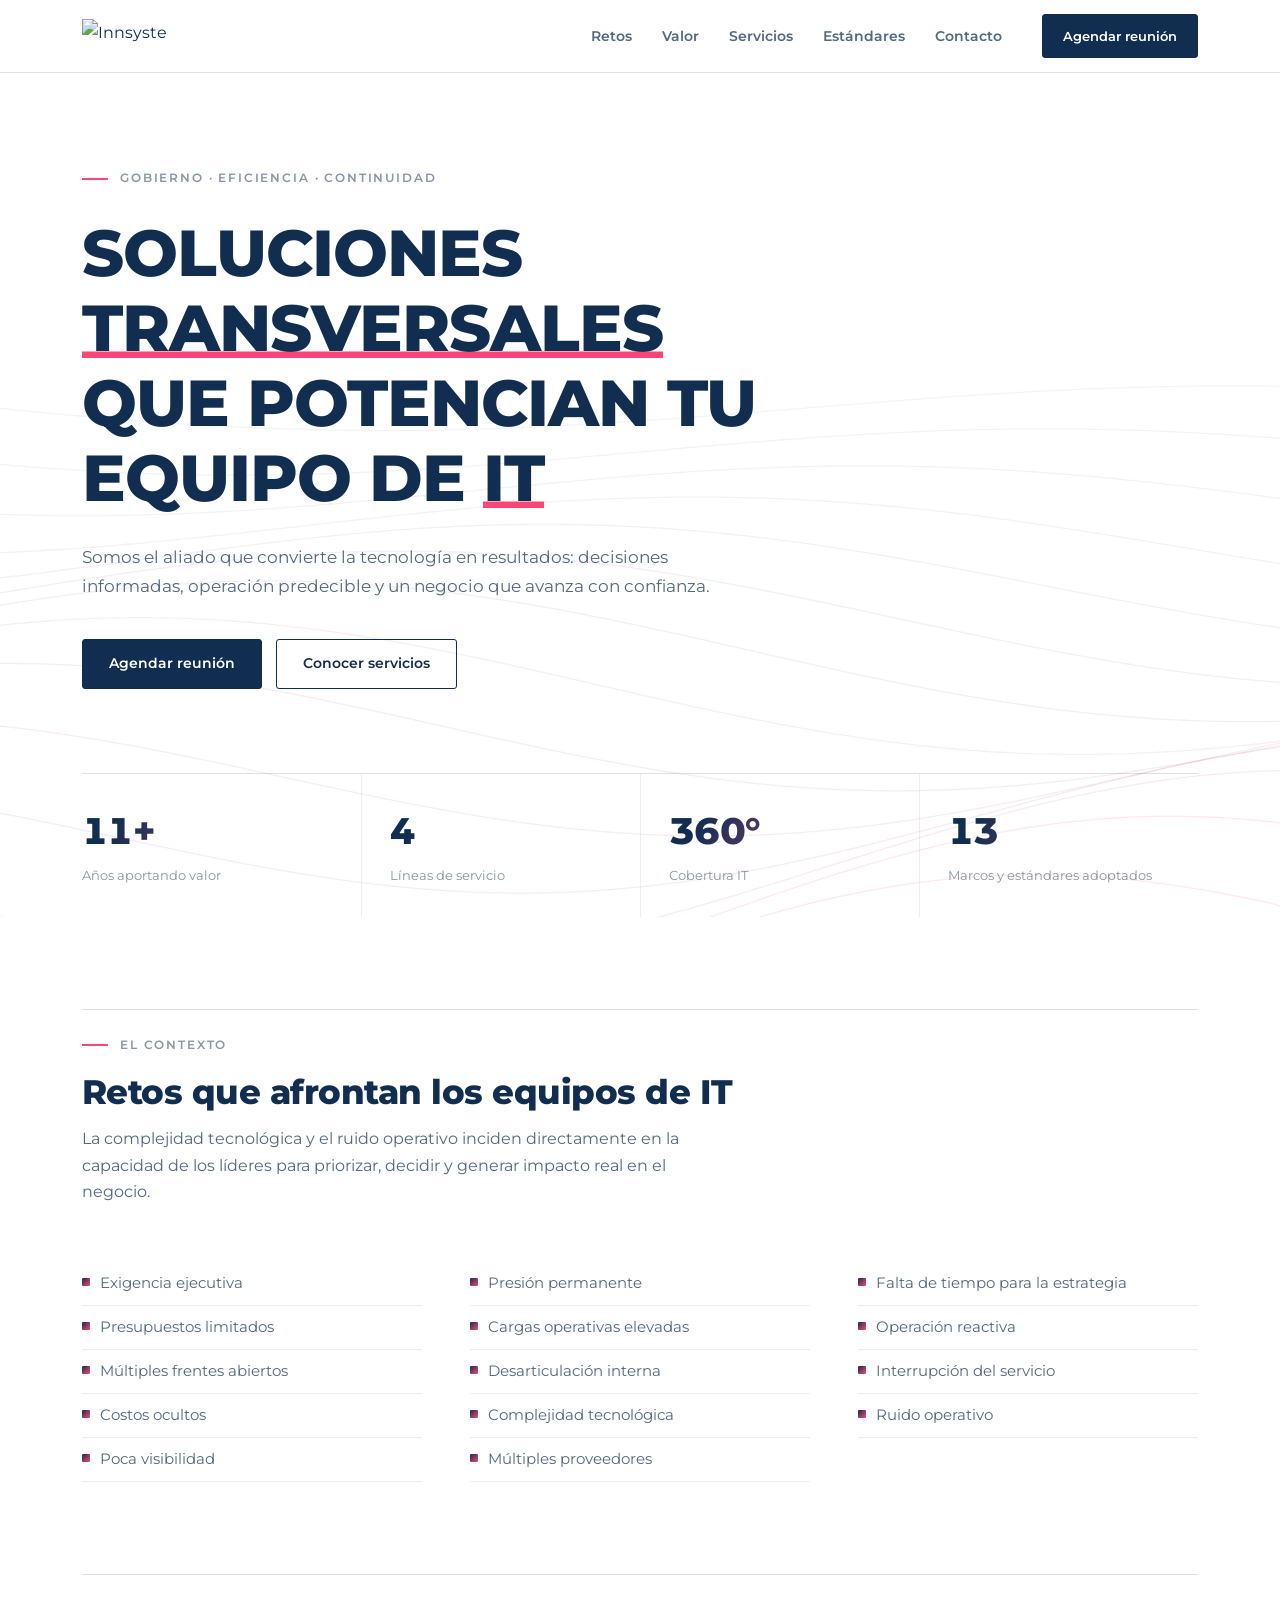
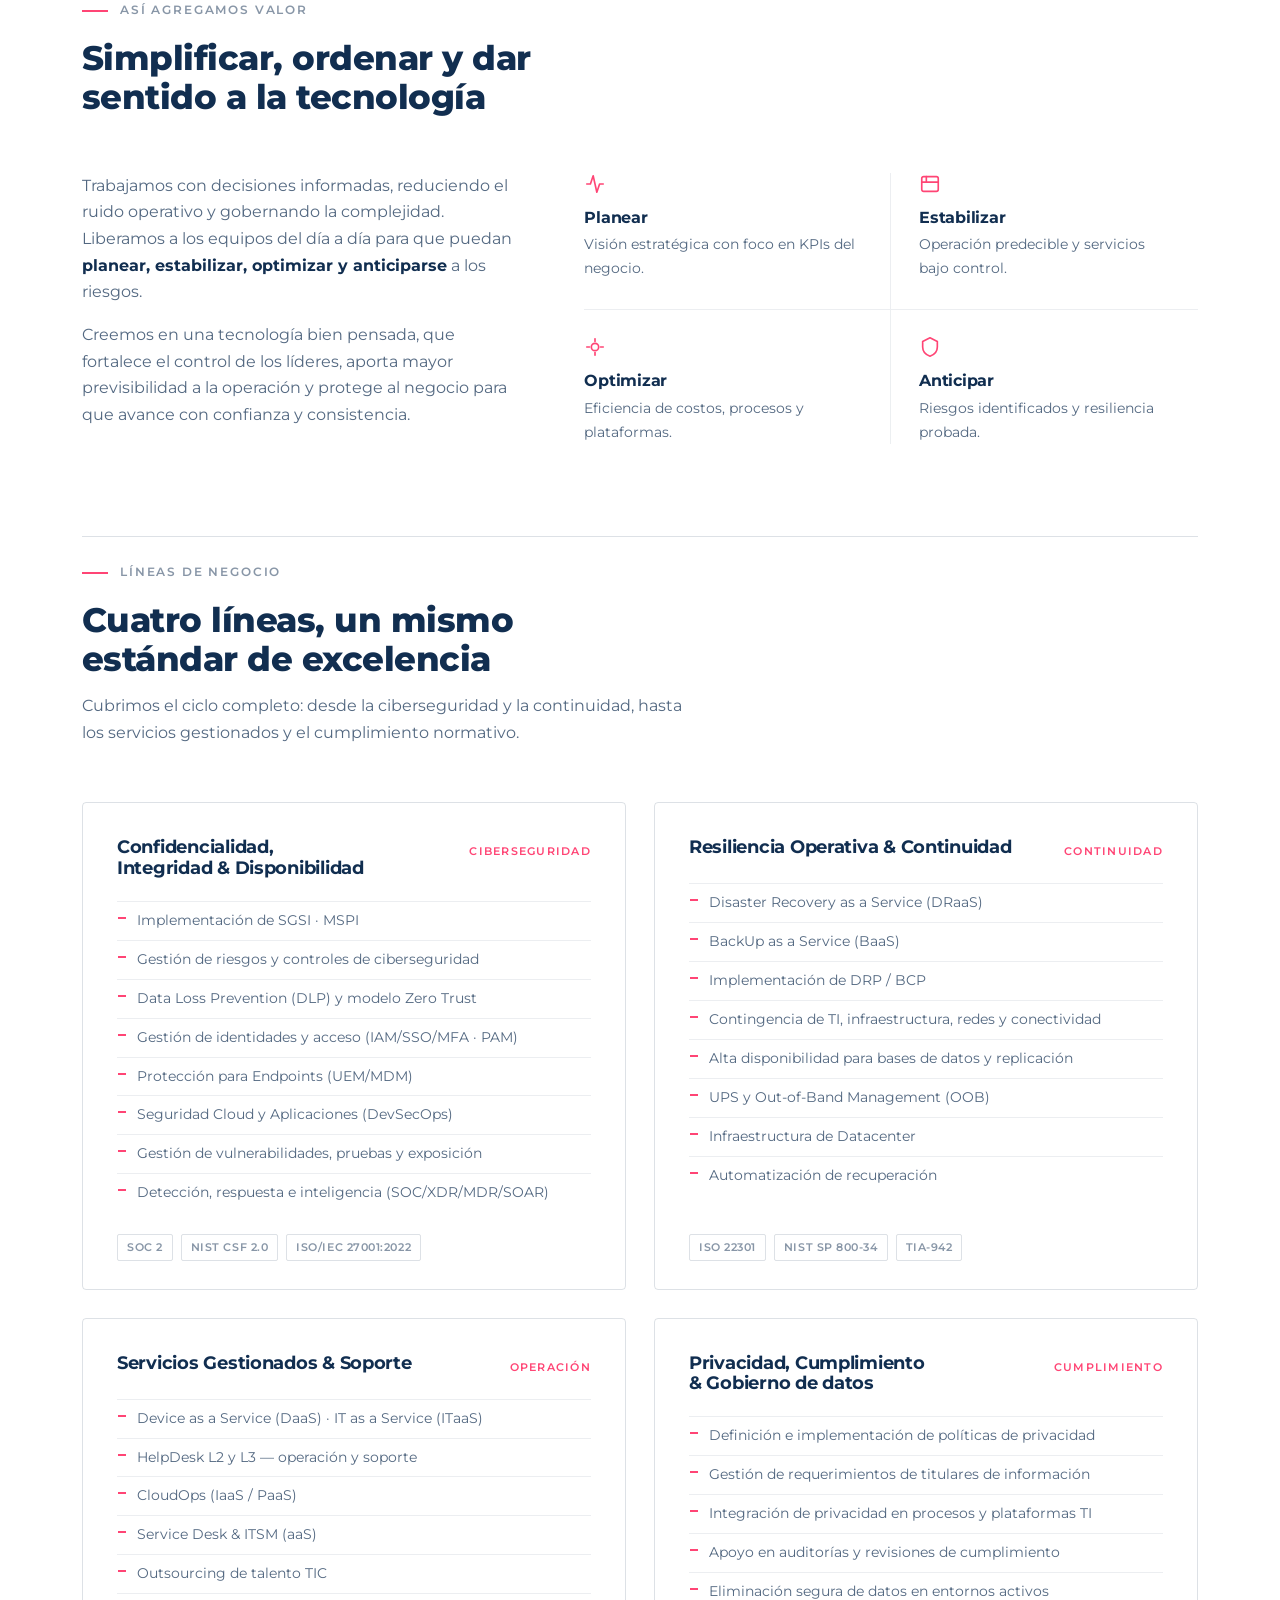
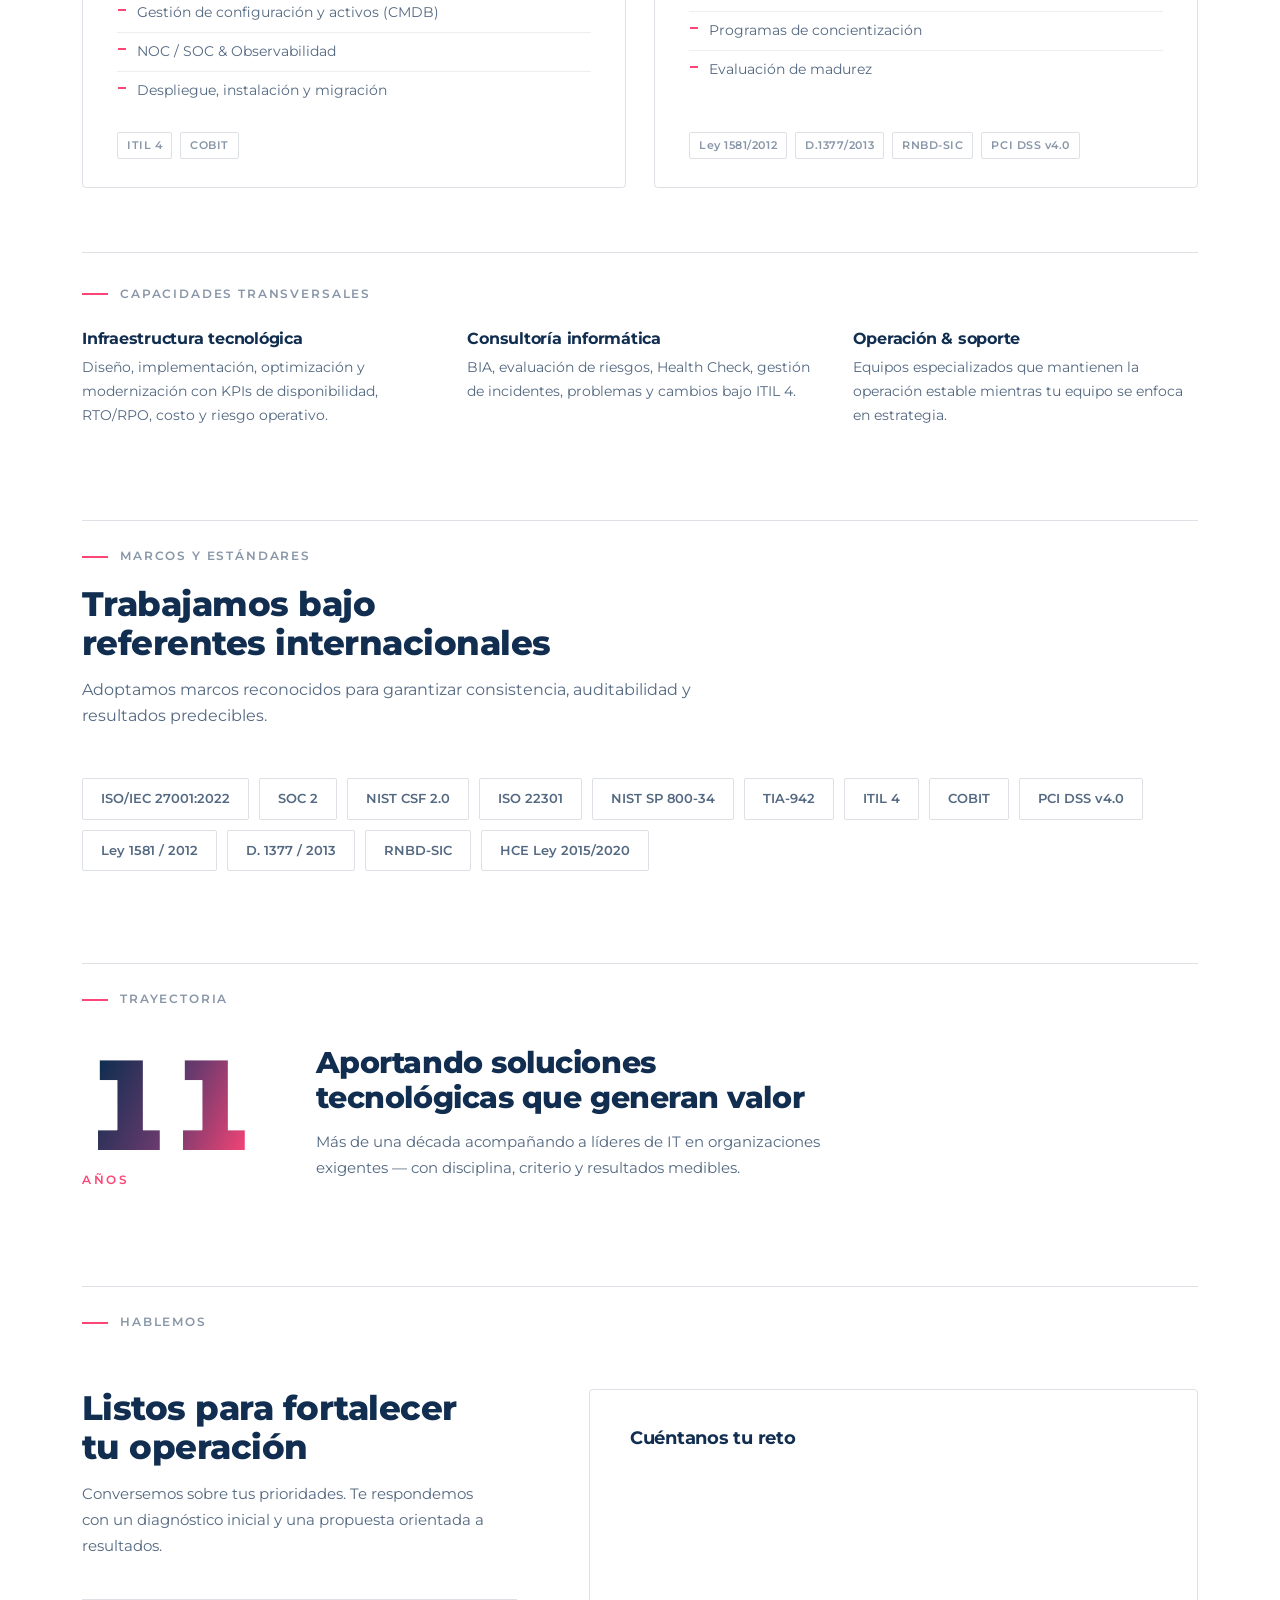
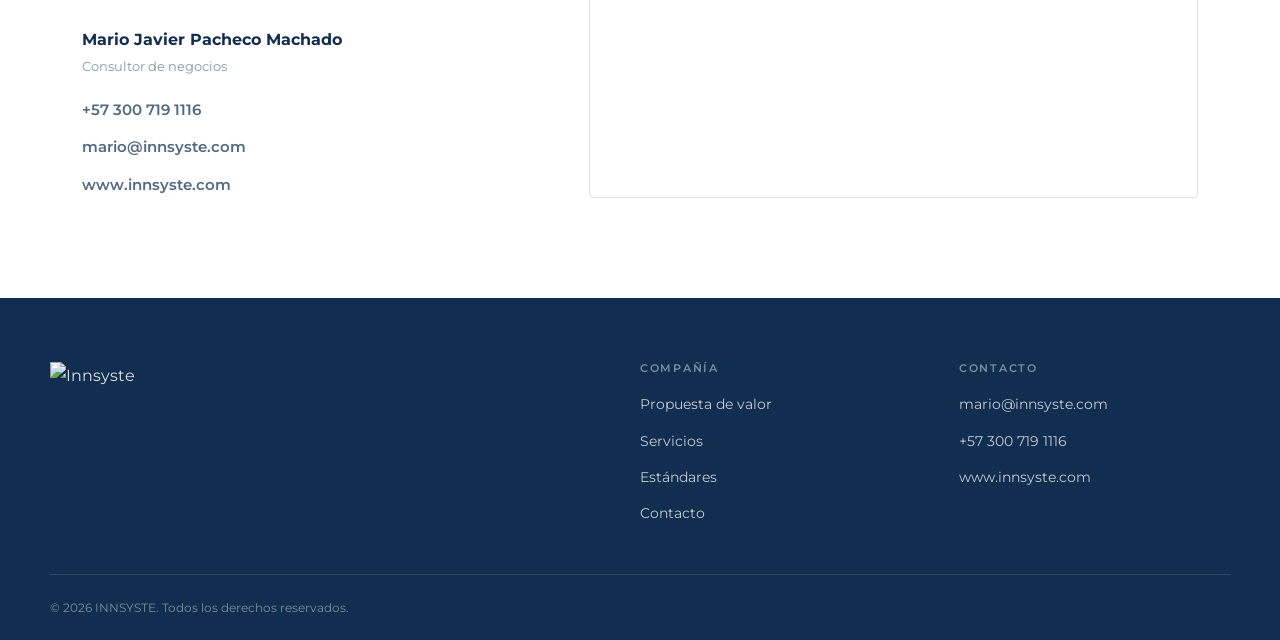
==== commit 4fc3359a: "feat: rediseño 2026 en el index y INNTime congelado en legacy (fase 2) - index.html: nuevo diseño — " ====
--- a/index.html
+++ b/index.html
@@ -44,7 +44,7 @@
   </script>
   <link rel="preconnect" href="https://fonts.googleapis.com" />
   <link rel="preconnect" href="https://fonts.gstatic.com" crossorigin />
-  <link href="https://fonts.googleapis.com/css2?family=Montserrat:wght@400;500;600;700;900&display=swap" rel="stylesheet" />
+  <link href="https://fonts.googleapis.com/css2?family=Montserrat:wght@400;600;700;800&display=swap" rel="stylesheet" />
   <link rel="stylesheet" href="styles.css" />
   <script src="https://js.hsforms.net/forms/embed/7694768.js" defer></script>
   <script type="text/javascript">
@@ -58,14 +58,14 @@
 <body>
   <a href="#main" class="skip-link">Saltar al contenido</a>
 
-  <header class="site-header" id="siteHeader">
+  <header class="site-header">
     <div class="container nav-wrap">
       <a href="#top" class="brand" aria-label="Innsyste — Inicio">
-        <img src="assets/logo.svg" alt="Innsyste" class="brand-logo" width="160" height="40" />
+        <img src="assets/logo.svg" alt="Innsyste" width="160" height="40" />
       </a>
 
       <nav class="nav" aria-label="Principal">
-        <ul class="nav-list" id="navList">
+        <ul id="navList">
           <li><a href="#retos">Retos</a></li>
           <li><a href="#valor">Valor</a></li>
           <li><a href="#servicios">Servicios</a></li>
@@ -74,7 +74,7 @@
         </ul>
       </nav>
 
-      <a href="https://outlook.office.com/book/ComercialINNSYSTE@innsyste.com/s/Wo3P_wGOIUyr8xiB90dKmg2?ismsaljsauthenabled" target="_blank" rel="noopener noreferrer" class="btn btn-primary btn-sm nav-cta">Agendar reunión</a>
+      <a href="https://outlook.office.com/book/ComercialINNSYSTE@innsyste.com/s/Wo3P_wGOIUyr8xiB90dKmg2?ismsaljsauthenabled" target="_blank" rel="noopener noreferrer" class="btn btn-solid nav-cta">Agendar reunión</a>
 
       <button class="nav-toggle" id="navToggle" aria-label="Abrir menú" aria-expanded="false" aria-controls="navList">
         <span></span><span></span><span></span>
@@ -86,284 +86,201 @@
 
     <!-- HERO -->
     <section class="hero" id="top">
-      <div class="hero-bg" aria-hidden="true">
-        <div class="grid-overlay"></div>
-        <div class="glow glow-1"></div>
-        <div class="glow glow-2"></div>
-      </div>
-      <div class="container hero-inner">
-        <h1 class="hero-title">
-          Tecnología <span class="text-accent">bien pensada</span><br />
-          para organizaciones <em>exigentes</em>
-        </h1>
-        <p class="hero-lead">
-          Acompañamos a las compañías en la optimización, el gobierno y la eficiencia de sus operaciones,
-          cerrando la brecha entre las exigencias del mercado y los avances tecnológicos.
-        </p>
-        <div class="hero-actions">
-          <a href="#servicios" class="btn btn-primary">Conocer servicios</a>
-          <a href="https://wa.me/573007191116" target="_blank" rel="noopener noreferrer" class="btn btn-ghost">Hablar con un experto →</a>
-        </div>
-
-        <dl class="hero-stats">
+      <canvas class="hero-waves" id="heroWaves" aria-hidden="true"></canvas>
+      <div class="container">
+        <div class="hero-inner">
+          <p class="kicker">Gobierno · Eficiencia · Continuidad</p>
+          <h1>Soluciones <span class="u">transversales</span><br />que potencian tu equipo de <span class="u">IT</span></h1>
+          <p class="hero-lead">
+            Somos el aliado que convierte la tecnología en resultados: decisiones informadas,
+            operación predecible y un negocio que avanza con confianza.
+          </p>
+          <div class="hero-actions">
+            <a href="https://outlook.office.com/book/ComercialINNSYSTE@innsyste.com/s/Wo3P_wGOIUyr8xiB90dKmg2?ismsaljsauthenabled" target="_blank" rel="noopener noreferrer" class="btn btn-solid">Agendar reunión</a>
+            <a href="#servicios" class="btn btn-quiet">Conocer servicios</a>
+          </div>
+        </div>
+        <dl class="cred">
+          <div><dt class="text-grad">11+</dt><dd>Años aportando valor</dd></div>
+          <div><dt class="text-grad">4</dt><dd>Líneas de servicio</dd></div>
+          <div><dt class="text-grad">360°</dt><dd>Cobertura IT</dd></div>
+          <div><dt class="text-grad">13</dt><dd>Marcos y estándares adoptados</dd></div>
+        </dl>
+      </div>
+    </section>
+
+    <!-- RETOS -->
+    <section class="section" id="retos">
+      <div class="container">
+        <header class="section-head">
+          <p class="kicker">El contexto</p>
           <div>
-            <dt>11+</dt>
-            <dd>Años aportando valor</dd>
-          </div>
+            <h2>Retos que afrontan los equipos de IT</h2>
+            <p class="section-lead">
+              La complejidad tecnológica y el ruido operativo inciden directamente en la capacidad
+              de los líderes para priorizar, decidir y generar impacto real en el negocio.
+            </p>
+          </div>
+        </header>
+        <div class="retos-grid">
+          <ul class="retos-list" aria-label="Desafíos comunes">
+            <li>Exigencia ejecutiva</li>
+            <li>Presupuestos limitados</li>
+            <li>Múltiples frentes abiertos</li>
+            <li>Costos ocultos</li>
+            <li>Poca visibilidad</li>
+            <li>Presión permanente</li>
+            <li>Cargas operativas elevadas</li>
+            <li>Desarticulación interna</li>
+            <li>Complejidad tecnológica</li>
+            <li>Múltiples proveedores</li>
+            <li>Falta de tiempo para la estrategia</li>
+            <li>Operación reactiva</li>
+            <li>Interrupción del servicio</li>
+            <li>Ruido operativo</li>
+          </ul>
+        </div>
+      </div>
+    </section>
+
+    <!-- VALOR -->
+    <section class="section" id="valor">
+      <div class="container">
+        <header class="section-head">
+          <p class="kicker">Así agregamos valor</p>
           <div>
-            <dt>4</dt>
-            <dd>Líneas de servicio</dd>
-          </div>
+            <h2>Simplificar, ordenar y dar sentido a la tecnología</h2>
+          </div>
+        </header>
+        <div class="valor-grid">
+          <div class="valor-text">
+            <p>
+              Trabajamos con decisiones informadas, reduciendo el ruido operativo y gobernando la complejidad.
+              Liberamos a los equipos del día a día para que puedan <strong>planear, estabilizar, optimizar
+              y anticiparse</strong> a los riesgos.
+            </p>
+            <p>
+              Creemos en una tecnología bien pensada, que fortalece el control de los líderes, aporta mayor
+              previsibilidad a la operación y protege al negocio para que avance con confianza y consistencia.
+            </p>
+          </div>
+          <ul class="pillars">
+            <li>
+              <svg viewBox="0 0 24 24" width="22" height="22" fill="none" stroke="currentColor" stroke-width="1.8" stroke-linecap="round" stroke-linejoin="round" aria-hidden="true"><path d="M3 12h4l3-9 4 18 3-9h4"/></svg>
+              <h3>Planear</h3><p>Visión estratégica con foco en KPIs del negocio.</p>
+            </li>
+            <li>
+              <svg viewBox="0 0 24 24" width="22" height="22" fill="none" stroke="currentColor" stroke-width="1.8" stroke-linecap="round" stroke-linejoin="round" aria-hidden="true"><rect x="3" y="4" width="18" height="16" rx="2"/><path d="M3 10h18"/><path d="M8 4v6"/></svg>
+              <h3>Estabilizar</h3><p>Operación predecible y servicios bajo control.</p>
+            </li>
+            <li>
+              <svg viewBox="0 0 24 24" width="22" height="22" fill="none" stroke="currentColor" stroke-width="1.8" stroke-linecap="round" stroke-linejoin="round" aria-hidden="true"><path d="M12 3v3"/><path d="M12 18v3"/><path d="M3 12h3"/><path d="M18 12h3"/><circle cx="12" cy="12" r="4"/></svg>
+              <h3>Optimizar</h3><p>Eficiencia de costos, procesos y plataformas.</p>
+            </li>
+            <li>
+              <svg viewBox="0 0 24 24" width="22" height="22" fill="none" stroke="currentColor" stroke-width="1.8" stroke-linecap="round" stroke-linejoin="round" aria-hidden="true"><path d="M12 2 4 6v6c0 5 3.5 8.5 8 10 4.5-1.5 8-5 8-10V6l-8-4Z"/></svg>
+              <h3>Anticipar</h3><p>Riesgos identificados y resiliencia probada.</p>
+            </li>
+          </ul>
+        </div>
+      </div>
+    </section>
+
+    <!-- SERVICIOS -->
+    <section class="section" id="servicios">
+      <div class="container">
+        <header class="section-head">
+          <p class="kicker">Líneas de negocio</p>
           <div>
-            <dt>360°</dt>
-            <dd>Cobertura IT</dd>
-          </div>
-        </dl>
-      </div>
-    </section>
-
-    <!-- RETOS -->
-    <section class="section section-retos" id="retos">
-      <div class="container">
-        <header class="section-head">
-          <h2>Retos que afrontan los equipos de IT</h2>
-          <p class="section-lead">
-            La complejidad tecnológica y el ruido operativo inciden directamente
-            en la capacidad de los líderes para priorizar, decidir y generar
-            impacto real en el negocio.
-          </p>
-        </header>
-
-        <ul class="chips" aria-label="Desafíos comunes">
-          <li>Exigencia ejecutiva</li>
-          <li>Presupuestos limitados</li>
-          <li>Múltiples frentes abiertos</li>
-          <li>Costos ocultos</li>
-          <li>Poca visibilidad</li>
-          <li>Presión permanente</li>
-          <li>Cargas operativas elevadas</li>
-          <li>Desarticulación interna</li>
-          <li>Complejidad tecnológica</li>
-          <li>Múltiples proveedores</li>
-          <li>Falta de tiempo para la estrategia</li>
-          <li>Operación reactiva</li>
-          <li>Interrupción del servicio</li>
-          <li>Ruido operativo</li>
-        </ul>
-
-        <div class="insights">
-          <article class="insight">
-            <div class="insight-num">87%</div>
-            <p class="insight-text">
-              de los líderes IT reconoce que sus modelos operativos están
-              <strong>sobrecargados</strong> o ya no soportan las metas estratégicas
-              actuales de la empresa.
-            </p>
-            <span class="insight-source">Fuente: Gartner</span>
-          </article>
-
-          <article class="insight">
-            <div class="insight-num">85%</div>
-            <p class="insight-text">
-              de los profesionales de IT se sienten <strong>abrumados</strong> por
-              sus responsabilidades. Muchos solo cubren cerca del 85 % de los
-              tickets que reciben a diario.
-            </p>
-            <span class="insight-source">Fuente: OnePoll</span>
-          </article>
-
-          <article class="insight">
-            <div class="insight-num">⚠</div>
-            <p class="insight-text">
-              Las inversiones en IT son acertadas, pero <strong>pierden valor</strong>
-              cuando no hay tiempo, herramientas o estructura para gobernarlas
-              correctamente en la operación diaria.
-            </p>
-            <span class="insight-source">Fuente: FinOps</span>
-          </article>
-        </div>
-      </div>
-    </section>
-
-    <!-- VALOR -->
-    <section class="section section-valor" id="valor">
-      <div class="container valor-grid">
-        <div class="valor-text">
-          <p class="kicker">Así agregamos valor</p>
-          <h2>Simplificar, ordenar y dar sentido a la tecnología</h2>
-          <p>
-            Trabajamos con decisiones informadas, reduciendo el ruido operativo
-            y gobernando la complejidad. Liberamos a los equipos del día a día
-            para que puedan <strong>planear, estabilizar, optimizar y anticiparse</strong>
-            a los riesgos.
-          </p>
-          <p>
-            Creemos en una tecnología bien pensada, que fortalece el control de
-            los líderes, aporta mayor previsibilidad a la operación y protege al
-            negocio para que avance con confianza y consistencia.
-          </p>
-        </div>
-
-        <ul class="valor-pillars">
-          <li>
-            <span class="pillar-icon" aria-hidden="true">
-              <svg viewBox="0 0 24 24" width="22" height="22" fill="none" stroke="currentColor" stroke-width="1.8" stroke-linecap="round" stroke-linejoin="round"><path d="M3 12h4l3-9 4 18 3-9h4"/></svg>
-            </span>
-            <h3>Planear</h3>
-            <p>Visión estratégica con foco en KPIs del negocio.</p>
-          </li>
-          <li>
-            <span class="pillar-icon" aria-hidden="true">
-              <svg viewBox="0 0 24 24" width="22" height="22" fill="none" stroke="currentColor" stroke-width="1.8" stroke-linecap="round" stroke-linejoin="round"><rect x="3" y="4" width="18" height="16" rx="2"/><path d="M3 10h18"/><path d="M8 4v6"/></svg>
-            </span>
-            <h3>Estabilizar</h3>
-            <p>Operación predecible y servicios bajo control.</p>
-          </li>
-          <li>
-            <span class="pillar-icon" aria-hidden="true">
-              <svg viewBox="0 0 24 24" width="22" height="22" fill="none" stroke="currentColor" stroke-width="1.8" stroke-linecap="round" stroke-linejoin="round"><path d="M12 3v3"/><path d="M12 18v3"/><path d="M3 12h3"/><path d="M18 12h3"/><circle cx="12" cy="12" r="4"/></svg>
-            </span>
-            <h3>Optimizar</h3>
-            <p>Eficiencia de costos, procesos y plataformas.</p>
-          </li>
-          <li>
-            <span class="pillar-icon" aria-hidden="true">
-              <svg viewBox="0 0 24 24" width="22" height="22" fill="none" stroke="currentColor" stroke-width="1.8" stroke-linecap="round" stroke-linejoin="round"><path d="M12 2 4 6v6c0 5 3.5 8.5 8 10 4.5-1.5 8-5 8-10V6l-8-4Z"/></svg>
-            </span>
-            <h3>Anticipar</h3>
-            <p>Riesgos identificados y resiliencia probada.</p>
-          </li>
-        </ul>
-      </div>
-    </section>
-
-    <!-- SERVICIOS -->
-    <section class="section section-servicios" id="servicios">
-      <div class="container">
-        <header class="section-head">
-          <p class="kicker">Líneas de negocio</p>
-          <h2>Cuatro líneas, un mismo estándar de excelencia</h2>
-          <p class="section-lead">
-            Cubrimos el ciclo completo: desde la ciberseguridad y la continuidad,
-            hasta los servicios gestionados y el cumplimiento normativo.
-          </p>
-        </header>
-
+            <h2>Cuatro líneas, un mismo estándar de excelencia</h2>
+            <p class="section-lead">
+              Cubrimos el ciclo completo: desde la ciberseguridad y la continuidad, hasta los servicios
+              gestionados y el cumplimiento normativo.
+            </p>
+          </div>
+        </header>
         <div class="services-grid">
-
           <article class="service">
-            <header>
-              <span class="service-icon" aria-hidden="true">
-                <svg viewBox="0 0 24 24" width="24" height="24" fill="none" stroke="currentColor" stroke-width="1.8" stroke-linecap="round" stroke-linejoin="round"><path d="M12 2 4 6v6c0 5 3.5 8.5 8 10 4.5-1.5 8-5 8-10V6l-8-4Z"/><path d="m9 12 2 2 4-4"/></svg>
-              </span>
-              <h3>Confidencialidad, Integridad & Disponibilidad</h3>
+            <div class="service-head">
+              <h3>Confidencialidad, Integridad &amp; Disponibilidad</h3>
               <p class="service-tag">Ciberseguridad</p>
-            </header>
+            </div>
             <ul>
               <li>Implementación de SGSI · MSPI</li>
               <li>Gestión de riesgos y controles de ciberseguridad</li>
-              <li>Data Loss Prevention (DLP)</li>
-              <li>Modelo Zero Trust</li>
+              <li>Data Loss Prevention (DLP) y modelo Zero Trust</li>
               <li>Gestión de identidades y acceso (IAM/SSO/MFA · PAM)</li>
               <li>Protección para Endpoints (UEM/MDM)</li>
               <li>Seguridad Cloud y Aplicaciones (DevSecOps)</li>
-              <li>Postura de ciberseguridad</li>
               <li>Gestión de vulnerabilidades, pruebas y exposición</li>
               <li>Detección, respuesta e inteligencia (SOC/XDR/MDR/SOAR)</li>
             </ul>
-            <footer class="service-foot">
-              <span>SOC2</span><span>NIST CSF 2.0</span><span>ISO/IEC 27001:2022</span>
-            </footer>
+            <footer class="service-foot"><span>SOC 2</span><span>NIST CSF 2.0</span><span>ISO/IEC 27001:2022</span></footer>
           </article>
-
           <article class="service">
-            <header>
-              <span class="service-icon" aria-hidden="true">
-                <svg viewBox="0 0 24 24" width="24" height="24" fill="none" stroke="currentColor" stroke-width="1.8" stroke-linecap="round" stroke-linejoin="round"><path d="M21 12a9 9 0 1 1-3-6.7"/><path d="M21 4v5h-5"/></svg>
-              </span>
-              <h3>Resiliencia Operativa & Continuidad</h3>
-              <p class="service-tag">Continuidad de negocio</p>
-            </header>
+            <div class="service-head">
+              <h3>Resiliencia Operativa &amp; Continuidad</h3>
+              <p class="service-tag">Continuidad</p>
+            </div>
             <ul>
               <li>Disaster Recovery as a Service (DRaaS)</li>
               <li>BackUp as a Service (BaaS)</li>
               <li>Implementación de DRP / BCP</li>
-              <li>Contingencia de TI y recuperación</li>
-              <li>Contingencia de infraestructura, redes y conectividad</li>
-              <li>Alta Disponibilidad para Bases de Datos</li>
-              <li>Soluciones de replicación</li>
+              <li>Contingencia de TI, infraestructura, redes y conectividad</li>
+              <li>Alta disponibilidad para bases de datos y replicación</li>
               <li>UPS y Out-of-Band Management (OOB)</li>
               <li>Infraestructura de Datacenter</li>
               <li>Automatización de recuperación</li>
             </ul>
-            <footer class="service-foot">
-              <span>ISO 22301</span><span>NIST SP 800-34</span><span>TIA-942</span>
-            </footer>
+            <footer class="service-foot"><span>ISO 22301</span><span>NIST SP 800-34</span><span>TIA-942</span></footer>
           </article>
-
           <article class="service">
-            <header>
-              <span class="service-icon" aria-hidden="true">
-                <svg viewBox="0 0 24 24" width="24" height="24" fill="none" stroke="currentColor" stroke-width="1.8" stroke-linecap="round" stroke-linejoin="round"><circle cx="12" cy="12" r="3"/><path d="M19.4 15a1.7 1.7 0 0 0 .3 1.8l.1.1a2 2 0 1 1-2.8 2.8l-.1-.1a1.7 1.7 0 0 0-1.8-.3 1.7 1.7 0 0 0-1 1.5V21a2 2 0 1 1-4 0v-.1a1.7 1.7 0 0 0-1-1.5 1.7 1.7 0 0 0-1.8.3l-.1.1a2 2 0 1 1-2.8-2.8l.1-.1a1.7 1.7 0 0 0 .3-1.8 1.7 1.7 0 0 0-1.5-1H3a2 2 0 1 1 0-4h.1a1.7 1.7 0 0 0 1.5-1 1.7 1.7 0 0 0-.3-1.8l-.1-.1a2 2 0 1 1 2.8-2.8l.1.1a1.7 1.7 0 0 0 1.8.3h.1a1.7 1.7 0 0 0 1-1.5V3a2 2 0 1 1 4 0v.1a1.7 1.7 0 0 0 1 1.5 1.7 1.7 0 0 0 1.8-.3l.1-.1a2 2 0 1 1 2.8 2.8l-.1.1a1.7 1.7 0 0 0-.3 1.8v.1a1.7 1.7 0 0 0 1.5 1H21a2 2 0 1 1 0 4h-.1a1.7 1.7 0 0 0-1.5 1Z"/></svg>
-              </span>
-              <h3>Servicios Gestionados & Soporte</h3>
-              <p class="service-tag">Operación tecnológica</p>
-            </header>
+            <div class="service-head">
+              <h3>Servicios Gestionados &amp; Soporte</h3>
+              <p class="service-tag">Operación</p>
+            </div>
             <ul>
-              <li>Device as a Service (DaaS)</li>
+              <li>Device as a Service (DaaS) · IT as a Service (ITaaS)</li>
               <li>HelpDesk L2 y L3 — operación y soporte</li>
               <li>CloudOps (IaaS / PaaS)</li>
-              <li>Service Desk & ITSM (aaS)</li>
-              <li>IT as a Service (ITaaS)</li>
+              <li>Service Desk &amp; ITSM (aaS)</li>
               <li>Outsourcing de talento TIC</li>
               <li>Gestión de configuración y activos (CMDB)</li>
-              <li>NOC / SOC & Observabilidad</li>
-              <li>Colaboración empresarial</li>
+              <li>NOC / SOC &amp; Observabilidad</li>
               <li>Despliegue, instalación y migración</li>
             </ul>
-            <footer class="service-foot">
-              <span>ITIL 4</span><span>COBIT</span>
-            </footer>
+            <footer class="service-foot"><span>ITIL 4</span><span>COBIT</span></footer>
           </article>
-
           <article class="service">
-            <header>
-              <span class="service-icon" aria-hidden="true">
-                <svg viewBox="0 0 24 24" width="24" height="24" fill="none" stroke="currentColor" stroke-width="1.8" stroke-linecap="round" stroke-linejoin="round"><rect x="3" y="11" width="18" height="10" rx="2"/><path d="M7 11V7a5 5 0 1 1 10 0v4"/></svg>
-              </span>
-              <h3>Privacidad, Cumplimiento & Gobierno de datos</h3>
-              <p class="service-tag">Datos & cumplimiento</p>
-            </header>
+            <div class="service-head">
+              <h3>Privacidad, Cumplimiento &amp; Gobierno de datos</h3>
+              <p class="service-tag">Cumplimiento</p>
+            </div>
             <ul>
               <li>Definición e implementación de políticas de privacidad</li>
               <li>Gestión de requerimientos de titulares de información</li>
               <li>Integración de privacidad en procesos y plataformas TI</li>
               <li>Apoyo en auditorías y revisiones de cumplimiento</li>
-              <li>Eliminación segura de datos en entornos activos y equipos usados</li>
-              <li>Mejora continua del modelo de privacidad y protección de datos</li>
+              <li>Eliminación segura de datos en entornos activos</li>
               <li>Programas de concientización</li>
               <li>Evaluación de madurez</li>
             </ul>
-            <footer class="service-foot">
-              <span>Ley 1581/2012</span><span>D.1377/2013</span><span>RNBD-SIC</span><span>PCI DSS v4.0</span><span>HCE Ley 2015/2020</span>
-            </footer>
+            <footer class="service-foot"><span>Ley 1581/2012</span><span>D.1377/2013</span><span>RNBD-SIC</span><span>PCI DSS v4.0</span></footer>
           </article>
-
-        </div>
-
-        <div class="services-extra">
-          <h3>Capacidades transversales</h3>
+        </div>
+        <div class="extra">
+          <p class="kicker">Capacidades transversales</p>
           <div class="extra-grid">
             <div>
               <h4>Infraestructura tecnológica</h4>
-              <p>Diseño, implementación, optimización y modernización con KPIs de Disponibilidad, RTO/RPO, costo y riesgo operativo.</p>
+              <p>Diseño, implementación, optimización y modernización con KPIs de disponibilidad, RTO/RPO, costo y riesgo operativo.</p>
             </div>
             <div>
               <h4>Consultoría informática</h4>
               <p>BIA, evaluación de riesgos, Health Check, gestión de incidentes, problemas y cambios bajo ITIL 4.</p>
             </div>
             <div>
-              <h4>Operación & soporte</h4>
+              <h4>Operación &amp; soporte</h4>
               <p>Equipos especializados que mantienen la operación estable mientras tu equipo se enfoca en estrategia.</p>
             </div>
           </div>
@@ -372,98 +289,78 @@
     </section>
 
     <!-- ESTÁNDARES -->
-    <section class="section section-estandares" id="estandares">
-      <div class="container">
-        <header class="section-head section-head-center">
-          <p class="kicker">Marcos & estándares</p>
-          <h2>Trabajamos bajo referentes internacionales</h2>
-          <p class="section-lead">
-            Adoptamos marcos reconocidos para garantizar consistencia,
-            auditabilidad y resultados predecibles.
-          </p>
-        </header>
-
+    <section class="section" id="estandares">
+      <div class="container">
+        <header class="section-head">
+          <p class="kicker">Marcos y estándares</p>
+          <div>
+            <h2>Trabajamos bajo referentes internacionales</h2>
+            <p class="section-lead">
+              Adoptamos marcos reconocidos para garantizar consistencia, auditabilidad y resultados predecibles.
+            </p>
+          </div>
+        </header>
         <ul class="standards">
-          <li><span>ISO/IEC 27001:2022</span></li>
-          <li><span>SOC 2</span></li>
-          <li><span>NIST CSF 2.0</span></li>
-          <li><span>ISO 22301</span></li>
-          <li><span>NIST SP 800-34</span></li>
-          <li><span>TIA-942</span></li>
-          <li><span>ITIL 4</span></li>
-          <li><span>COBIT</span></li>
-          <li><span>PCI DSS v4.0</span></li>
-          <li><span>Ley 1581 / 2012</span></li>
-          <li><span>D. 1377 / 2013</span></li>
-          <li><span>RNBD-SIC</span></li>
-          <li><span>HCE Ley 2015/2020</span></li>
+          <li>ISO/IEC 27001:2022</li><li>SOC 2</li><li>NIST CSF 2.0</li><li>ISO 22301</li>
+          <li>NIST SP 800-34</li><li>TIA-942</li><li>ITIL 4</li><li>COBIT</li><li>PCI DSS v4.0</li>
+          <li>Ley 1581 / 2012</li><li>D. 1377 / 2013</li><li>RNBD-SIC</li><li>HCE Ley 2015/2020</li>
         </ul>
       </div>
     </section>
 
     <!-- EXPERIENCIA -->
-    <section class="section section-experiencia">
-      <div class="container experiencia">
-        <div class="exp-num">11<span>años</span></div>
-        <div class="exp-text">
-          <h2>Aportando soluciones tecnológicas que generan <span class="text-accent">valor</span></h2>
-          <p>
-            Más de una década acompañando a líderes de IT en organizaciones
-            exigentes — con disciplina, criterio y resultados medibles.
-          </p>
+    <section class="section">
+      <div class="container">
+        <header class="section-head">
+          <p class="kicker">Trayectoria</p>
+        </header>
+        <div class="exp">
+          <div class="exp-num"><span class="text-grad">11</span><small>años</small></div>
+          <div class="exp-text">
+            <h2>Aportando soluciones tecnológicas que generan valor</h2>
+            <p>Más de una década acompañando a líderes de IT en organizaciones exigentes —
+            con disciplina, criterio y resultados medibles.</p>
+          </div>
         </div>
       </div>
     </section>
 
     <!-- CONTACTO -->
-    <section class="section section-contacto" id="contacto">
-      <div class="container contacto-grid">
-        <div class="contacto-text">
+    <section class="section" id="contacto">
+      <div class="container">
+        <header class="section-head">
           <p class="kicker">Hablemos</p>
-          <h2>Listos para fortalecer tu operación</h2>
-          <p>
-            Conversemos sobre tus prioridades. Te respondemos con un diagnóstico
-            inicial y una propuesta orientada a resultados.
-          </p>
-
-          <div class="contact-card">
-            <p class="contact-name">Mario Javier Pacheco Machado</p>
-            <p class="contact-role">Consultor de negocios</p>
-            <ul class="contact-list">
-              <li>
-                <svg viewBox="0 0 24 24" width="18" height="18" fill="none" stroke="currentColor" stroke-width="1.8" stroke-linecap="round" stroke-linejoin="round" aria-hidden="true"><path d="M22 16.92v3a2 2 0 0 1-2.18 2 19.79 19.79 0 0 1-8.63-3.07 19.5 19.5 0 0 1-6-6A19.79 19.79 0 0 1 2.12 4.18 2 2 0 0 1 4.11 2h3a2 2 0 0 1 2 1.72c.13.96.37 1.9.72 2.81a2 2 0 0 1-.45 2.11L8.09 9.91a16 16 0 0 0 6 6l1.27-1.27a2 2 0 0 1 2.11-.45c.91.35 1.85.59 2.81.72a2 2 0 0 1 1.72 2Z"/></svg>
-                <a href="https://wa.me/573007191116" target="_blank" rel="noopener noreferrer">+57 300 719 1116</a>
-              </li>
-              <li>
-                <svg viewBox="0 0 24 24" width="18" height="18" fill="none" stroke="currentColor" stroke-width="1.8" stroke-linecap="round" stroke-linejoin="round" aria-hidden="true"><rect x="3" y="5" width="18" height="14" rx="2"/><path d="m3 7 9 6 9-6"/></svg>
-                <a href="mailto:mario@innsyste.com">mario@innsyste.com</a>
-              </li>
-              <li>
-                <svg viewBox="0 0 24 24" width="18" height="18" fill="none" stroke="currentColor" stroke-width="1.8" stroke-linecap="round" stroke-linejoin="round" aria-hidden="true"><circle cx="12" cy="12" r="10"/><path d="M2 12h20"/><path d="M12 2a15 15 0 0 1 0 20"/><path d="M12 2a15 15 0 0 0 0 20"/></svg>
-                <a href="https://www.innsyste.com" target="_blank" rel="noopener">www.innsyste.com</a>
-              </li>
-            </ul>
-          </div>
-        </div>
-
-        <div class="contact-form">
-          <h3>Cuéntanos tu reto</h3>
-          <div class="hs-form-frame" data-region="na1" data-form-id="1f3055b6-3fc6-4a96-9403-5a308a0a2181" data-portal-id="7694768"></div>
-        </div>
-      </div>
-    </section>
-
+        </header>
+        <div class="contact-grid">
+          <div class="contact-text">
+            <h2>Listos para fortalecer tu operación</h2>
+            <p>Conversemos sobre tus prioridades. Te respondemos con un diagnóstico inicial
+            y una propuesta orientada a resultados.</p>
+            <div class="contact-card">
+              <p class="contact-name">Mario Javier Pacheco Machado</p>
+              <p class="contact-role">Consultor de negocios</p>
+              <ul class="contact-list">
+                <li><a href="https://wa.me/573007191116" target="_blank" rel="noopener noreferrer">+57 300 719 1116</a></li>
+                <li><a href="mailto:mario@innsyste.com">mario@innsyste.com</a></li>
+                <li><a href="https://www.innsyste.com" target="_blank" rel="noopener">www.innsyste.com</a></li>
+              </ul>
+            </div>
+          </div>
+          <div class="form-panel">
+            <h3>Cuéntanos tu reto</h3>
+            <div class="hs-form-frame" data-region="na1" data-form-id="1f3055b6-3fc6-4a96-9403-5a308a0a2181" data-portal-id="7694768"></div>
+          </div>
+        </div>
+      </div>
+    </section>
   </main>
 
   <footer class="site-footer">
     <div class="container footer-grid">
-      <div>
-        <a href="#top" class="brand brand-light" aria-label="Innsyste — Inicio">
-          <img src="assets/logo-light.svg" alt="Innsyste" class="brand-logo" width="150" height="38" />
-        </a>
-      </div>
-
-      <nav aria-label="Pie de página">
+      <div class="footer-brand">
+        <img src="assets/logo-light.svg" alt="Innsyste" width="150" height="38" />
+      </div>
+      <nav aria-label="Pie de página — compañía">
         <h4>Compañía</h4>
         <ul>
           <li><a href="#valor">Propuesta de valor</a></li>
@@ -472,17 +369,15 @@
           <li><a href="#contacto">Contacto</a></li>
         </ul>
       </nav>
-
       <div>
         <h4>Contacto</h4>
-        <ul class="footer-contact">
+        <ul>
           <li><a href="mailto:mario@innsyste.com">mario@innsyste.com</a></li>
           <li><a href="tel:+573007191116">+57 300 719 1116</a></li>
           <li><a href="https://www.innsyste.com" target="_blank" rel="noopener">www.innsyste.com</a></li>
         </ul>
       </div>
     </div>
-
     <div class="container footer-bottom">
       <p>© <span id="year"></span> INNSYSTE. Todos los derechos reservados.</p>
     </div>
--- a/styles.css
+++ b/styles.css
@@ -0,0 +1,305 @@
+/* =========================================================
+   INNSYSTE — Sitio corporativo (rediseño 2026)
+   Paleta oficial: blanco #ffffff · navy #112e50 · rosa #ff4575
+   Tipografía: Montserrat (Google Fonts)
+
+   Lo usa index.html. inntime.html conserva el diseño anterior
+   en inntime-legacy.css hasta su migración.
+   ========================================================= */
+
+:root {
+  --ink: #112e50;
+  --ink-70: rgba(17, 46, 80, 0.72);
+  --ink-45: rgba(17, 46, 80, 0.5);
+  --line: rgba(17, 46, 80, 0.14);
+  --line-soft: rgba(17, 46, 80, 0.08);
+  --accent: #ff4575;
+  --paper: #ffffff;
+  --container: 1180px;
+}
+
+* { margin: 0; padding: 0; box-sizing: border-box; }
+
+html { scroll-behavior: smooth; }
+@media (prefers-reduced-motion: reduce) { html { scroll-behavior: auto; } }
+
+body {
+  font-family: 'Montserrat', system-ui, sans-serif;
+  font-size: 16px;
+  line-height: 1.7;
+  color: var(--ink);
+  background: var(--paper);
+  -webkit-font-smoothing: antialiased;
+}
+
+img, svg { display: block; max-width: 100%; }
+a { color: inherit; text-decoration: none; }
+ul { list-style: none; }
+
+.container { max-width: var(--container); margin: 0 auto; padding: 0 32px; }
+
+h1, h2, h3, h4 { line-height: 1.16; letter-spacing: -0.015em; text-wrap: balance; }
+
+.skip-link {
+  position: absolute;
+  left: -9999px;
+  top: 0;
+  background: var(--ink);
+  color: #fff;
+  padding: 12px 20px;
+  z-index: 999;
+}
+.skip-link:focus { left: 8px; top: 8px; }
+
+/* ---------- Degradado de marca (firma del sitio original) ---------- */
+.text-grad {
+  background: linear-gradient(115deg, var(--ink) 15%, #6b3a6e 55%, var(--accent) 95%);
+  -webkit-background-clip: text; background-clip: text;
+  -webkit-text-fill-color: transparent; color: transparent;
+}
+
+/* ---------- Marca de registro: firma del sistema ---------- */
+.kicker {
+  display: flex; align-items: center; gap: 12px;
+  font-size: 0.72rem; font-weight: 600;
+  letter-spacing: 0.16em; text-transform: uppercase;
+  color: var(--ink-45);
+}
+.kicker::before {
+  content: ""; width: 26px; height: 2px; background: var(--accent); flex: none;
+}
+
+/* ---------- Header ---------- */
+.site-header {
+  position: sticky; top: 0; z-index: 50;
+  background: var(--paper);
+  border-bottom: 1px solid var(--line);
+}
+.nav-wrap { display: flex; align-items: center; gap: 40px; height: 72px; }
+.brand img { height: 34px; width: auto; }
+.nav { flex: 1; }
+.nav ul { display: flex; gap: 30px; justify-content: flex-end; }
+.nav a {
+  font-size: 0.86rem; font-weight: 600; color: var(--ink-70);
+  padding: 6px 0; border-bottom: 2px solid transparent;
+  transition: color .15s, border-color .15s;
+}
+.nav a:hover, .nav a:focus-visible { color: var(--ink); border-bottom-color: var(--accent); }
+.btn {
+  display: inline-flex; align-items: center; justify-content: center; gap: 8px;
+  font-family: inherit; font-size: 0.88rem; font-weight: 600;
+  padding: 12px 26px; border: 1px solid var(--ink); border-radius: 3px;
+  cursor: pointer; transition: background .15s, color .15s;
+}
+.btn-solid { background: var(--ink); color: #fff; }
+.btn-solid:hover, .btn-solid:focus-visible { background: #1c4374; }
+.btn-quiet { background: transparent; color: var(--ink); }
+.btn-quiet:hover, .btn-quiet:focus-visible { background: rgba(17,46,80,.05); }
+.btn:focus-visible { outline: 2px solid var(--accent); outline-offset: 2px; }
+.nav-cta { padding: 10px 20px; font-size: 0.82rem; }
+
+.nav-toggle {
+  display: none;
+  flex-direction: column; justify-content: center; gap: 5px;
+  width: 42px; height: 42px; padding: 0 9px;
+  background: transparent; border: 1px solid var(--line); border-radius: 3px;
+  cursor: pointer;
+}
+.nav-toggle span {
+  display: block; height: 2px; background: var(--ink);
+  transition: transform .2s, opacity .2s;
+}
+.nav-toggle[aria-expanded="true"] span:nth-child(1) { transform: translateY(7px) rotate(45deg); }
+.nav-toggle[aria-expanded="true"] span:nth-child(2) { opacity: 0; }
+.nav-toggle[aria-expanded="true"] span:nth-child(3) { transform: translateY(-7px) rotate(-45deg); }
+
+/* ---------- Hero ---------- */
+.hero { padding: 96px 0 0; position: relative; overflow: hidden; }
+.hero-waves { position: absolute; inset: 0; width: 100%; height: 100%; pointer-events: none; }
+.hero > .container { position: relative; }
+.hero-inner { max-width: 880px; }
+.hero h1 {
+  margin-top: 26px;
+  font-size: clamp(2.4rem, 4.6vw + 0.6rem, 4.05rem);
+  font-weight: 800;
+  text-transform: uppercase;
+}
+.hero h1 .u {
+  box-shadow: inset 0 -0.14em var(--paper), inset 0 -0.24em var(--accent);
+}
+.hero-lead {
+  max-width: 640px; margin-top: 28px;
+  font-size: 1.06rem; color: var(--ink-70);
+}
+.hero-actions { display: flex; flex-wrap: wrap; gap: 14px; margin-top: 38px; }
+
+/* franja de credibilidad */
+.cred {
+  margin-top: 84px; border-top: 1px solid var(--line);
+  display: grid; grid-template-columns: repeat(4, 1fr);
+}
+.cred > div { padding: 26px 28px 30px 0; }
+.cred > div + div { border-left: 1px solid var(--line-soft); padding-left: 28px; }
+.cred dt {
+  font-size: 2.3rem; font-weight: 800; letter-spacing: -0.02em;
+  font-variant-numeric: tabular-nums;
+}
+.cred dd { margin-top: 2px; font-size: 0.82rem; color: var(--ink-45); }
+
+/* ---------- Secciones ---------- */
+.section { padding: 92px 0 0; }
+.section-head { padding-top: 26px; border-top: 1px solid var(--line); }
+.section-head h2 { margin-top: 18px; font-size: clamp(1.5rem, 2vw + 0.7rem, 2.1rem); font-weight: 800; max-width: 680px; }
+.section-lead { margin-top: 14px; max-width: 620px; color: var(--ink-70); font-size: 0.98rem; }
+
+/* ---------- Retos ---------- */
+.retos-grid { margin-top: 56px; }
+.retos-list { columns: 3; gap: 48px; }
+.retos-list li {
+  break-inside: avoid; padding: 9px 0 9px 18px; position: relative;
+  font-size: 0.92rem; color: var(--ink-70); border-bottom: 1px solid var(--line-soft);
+  transition: color .15s;
+}
+.retos-list li:hover { color: var(--ink); }
+.retos-list li::before {
+  content: ""; position: absolute; left: 0; top: 16px;
+  width: 8px; height: 8px; border-radius: 1px;
+  background: linear-gradient(135deg, var(--ink), var(--accent));
+}
+
+/* ---------- Valor ---------- */
+.valor-grid { display: grid; grid-template-columns: 5fr 7fr; gap: 64px; margin-top: 56px; align-items: start; }
+.valor-text p { color: var(--ink-70); font-size: 0.98rem; }
+.valor-text p + p { margin-top: 16px; }
+.valor-text strong { color: var(--ink); }
+.pillars { display: grid; grid-template-columns: 1fr 1fr; }
+.pillars li { padding: 26px 28px 28px 0; border-bottom: 1px solid var(--line-soft); }
+.pillars li:nth-child(-n+2) { padding-top: 0; }
+.pillars li:nth-child(odd) { border-right: 1px solid var(--line-soft); }
+.pillars li:nth-child(even) { padding-left: 28px; }
+.pillars li:nth-last-child(-n+2) { border-bottom: none; padding-bottom: 0; }
+.pillars svg { color: var(--accent); margin-bottom: 14px; }
+.pillars h3 { font-size: 1rem; font-weight: 700; }
+.pillars p { margin-top: 6px; font-size: 0.88rem; color: var(--ink-70); }
+
+/* ---------- Servicios ---------- */
+.services-grid { display: grid; grid-template-columns: 1fr 1fr; gap: 28px; margin-top: 56px; }
+.service {
+  border: 1px solid var(--line); border-radius: 4px; padding: 34px 34px 28px;
+  display: flex; flex-direction: column;
+}
+.service-head { display: flex; align-items: flex-start; justify-content: space-between; gap: 18px; }
+.service h3 { font-size: 1.12rem; font-weight: 700; max-width: 330px; }
+.service-tag {
+  flex: none; font-size: 0.66rem; font-weight: 600; letter-spacing: 0.12em;
+  text-transform: uppercase; color: var(--accent);
+  padding-top: 6px; white-space: nowrap;
+}
+.service ul { margin-top: 22px; }
+.service li {
+  font-size: 0.88rem; color: var(--ink-70);
+  padding: 7px 0 7px 20px; position: relative; border-top: 1px solid var(--line-soft);
+}
+.service li::before {
+  content: ""; position: absolute; left: 1px; top: 15px;
+  width: 8px; height: 2px; background: var(--accent);
+}
+.service-foot {
+  margin-top: auto; padding-top: 22px;
+  display: flex; flex-wrap: wrap; gap: 8px;
+}
+.service-foot span {
+  font-size: 0.68rem; font-weight: 600; letter-spacing: 0.05em;
+  color: var(--ink-45); border: 1px solid var(--line); border-radius: 2px;
+  padding: 3px 9px;
+}
+.extra { margin-top: 64px; padding-top: 32px; border-top: 1px solid var(--line); }
+.extra-grid { display: grid; grid-template-columns: repeat(3, 1fr); gap: 40px; margin-top: 26px; }
+.extra-grid h4 { font-size: 0.98rem; font-weight: 700; }
+.extra-grid p { margin-top: 8px; font-size: 0.88rem; color: var(--ink-70); }
+
+/* ---------- Estándares ---------- */
+.standards { display: flex; flex-wrap: wrap; gap: 10px; margin-top: 48px; }
+.standards li {
+  font-size: 0.8rem; font-weight: 600; color: var(--ink-70);
+  border: 1px solid var(--line); border-radius: 2px; padding: 9px 18px;
+}
+
+/* ---------- Experiencia ---------- */
+.exp { display: grid; grid-template-columns: auto 1fr; gap: 64px; align-items: center;
+  margin-top: 30px; padding: 0 0 8px; }
+.exp-num { font-size: clamp(5rem, 10vw, 8.5rem); font-weight: 800; letter-spacing: -0.04em;
+  line-height: 1; font-variant-numeric: tabular-nums; }
+.exp-num small {
+  display: block; font-size: 0.78rem; font-weight: 600; letter-spacing: 0.22em;
+  text-transform: uppercase; color: var(--accent); margin-top: 6px;
+}
+.exp-text h2 { font-size: clamp(1.4rem, 1.8vw + 0.6rem, 1.9rem); font-weight: 800; max-width: 560px; }
+.exp-text p { margin-top: 14px; max-width: 520px; color: var(--ink-70); font-size: 0.96rem; }
+
+/* ---------- Contacto ---------- */
+.contact-grid { display: grid; grid-template-columns: 5fr 7fr; gap: 72px; margin-top: 56px; }
+.contact-text h2 { font-size: clamp(1.5rem, 2vw + 0.7rem, 2.1rem); font-weight: 800; }
+.contact-text > p { margin-top: 14px; color: var(--ink-70); font-size: 0.96rem; max-width: 420px; }
+.contact-card { margin-top: 40px; border-top: 1px solid var(--line); padding-top: 26px; }
+.contact-name { font-weight: 700; font-size: 1rem; }
+.contact-role { font-size: 0.84rem; color: var(--ink-45); margin-top: 2px; }
+.contact-list { margin-top: 18px; display: flex; flex-direction: column; gap: 10px; }
+.contact-list a {
+  font-size: 0.92rem; font-weight: 600; color: var(--ink-70);
+  border-bottom: 1px solid transparent; transition: color .15s;
+}
+.contact-list a:hover { color: var(--ink); border-bottom-color: var(--accent); }
+
+/* Formulario (HubSpot embebido) */
+.form-panel { border: 1px solid var(--line); border-radius: 4px; padding: 38px 40px 40px; }
+.form-panel h3 { font-size: 1.1rem; font-weight: 700; }
+.form-panel .hs-form-frame { margin-top: 22px; }
+
+/* ---------- Footer ---------- */
+.site-footer { margin-top: 100px; background: var(--ink); color: rgba(255,255,255,.85); }
+.footer-grid { display: grid; grid-template-columns: 2fr 1fr 1fr; gap: 48px; padding: 64px 0 48px; }
+.footer-brand img { height: 30px; width: auto; }
+.site-footer h4 {
+  font-size: 0.68rem; font-weight: 600; letter-spacing: 0.16em;
+  text-transform: uppercase; color: rgba(255,255,255,.45); margin-bottom: 16px;
+}
+.site-footer ul { display: flex; flex-direction: column; gap: 9px; }
+.site-footer li a { font-size: 0.88rem; color: rgba(255,255,255,.75); transition: color .15s; }
+.site-footer li a:hover { color: #fff; }
+.footer-bottom {
+  border-top: 1px solid rgba(255,255,255,.12);
+  padding: 22px 0; font-size: 0.78rem; color: rgba(255,255,255,.45);
+}
+
+/* ---------- Responsive ---------- */
+@media (max-width: 980px) {
+  .nav {
+    display: none;
+    position: absolute; top: 100%; left: 0; right: 0;
+    background: var(--paper);
+    border-bottom: 1px solid var(--line);
+    padding: 8px 32px 20px;
+  }
+  .nav.is-open { display: block; }
+  .nav ul { flex-direction: column; gap: 0; }
+  .nav li + li { border-top: 1px solid var(--line-soft); }
+  .nav a { display: block; padding: 13px 0; border-bottom: none; font-size: 0.95rem; }
+  .nav-cta { margin-left: auto; }
+  .nav-toggle { display: inline-flex; }
+  .valor-grid, .contact-grid { grid-template-columns: 1fr; gap: 48px; }
+  .retos-list { columns: 2; }
+  .cred { grid-template-columns: 1fr 1fr; }
+  .cred > div { border-left: none !important; padding-left: 0 !important; }
+  .services-grid { grid-template-columns: 1fr; }
+  .extra-grid { grid-template-columns: 1fr; gap: 28px; }
+  .footer-grid { grid-template-columns: 1fr; gap: 36px; }
+  .exp { grid-template-columns: 1fr; gap: 24px; }
+}
+@media (max-width: 620px) {
+  .retos-list { columns: 1; }
+  .hero { padding-top: 64px; }
+  .cred { grid-template-columns: 1fr; }
+  .nav-cta { display: none; }
+  .form-panel { padding: 28px 24px 30px; }
+}
